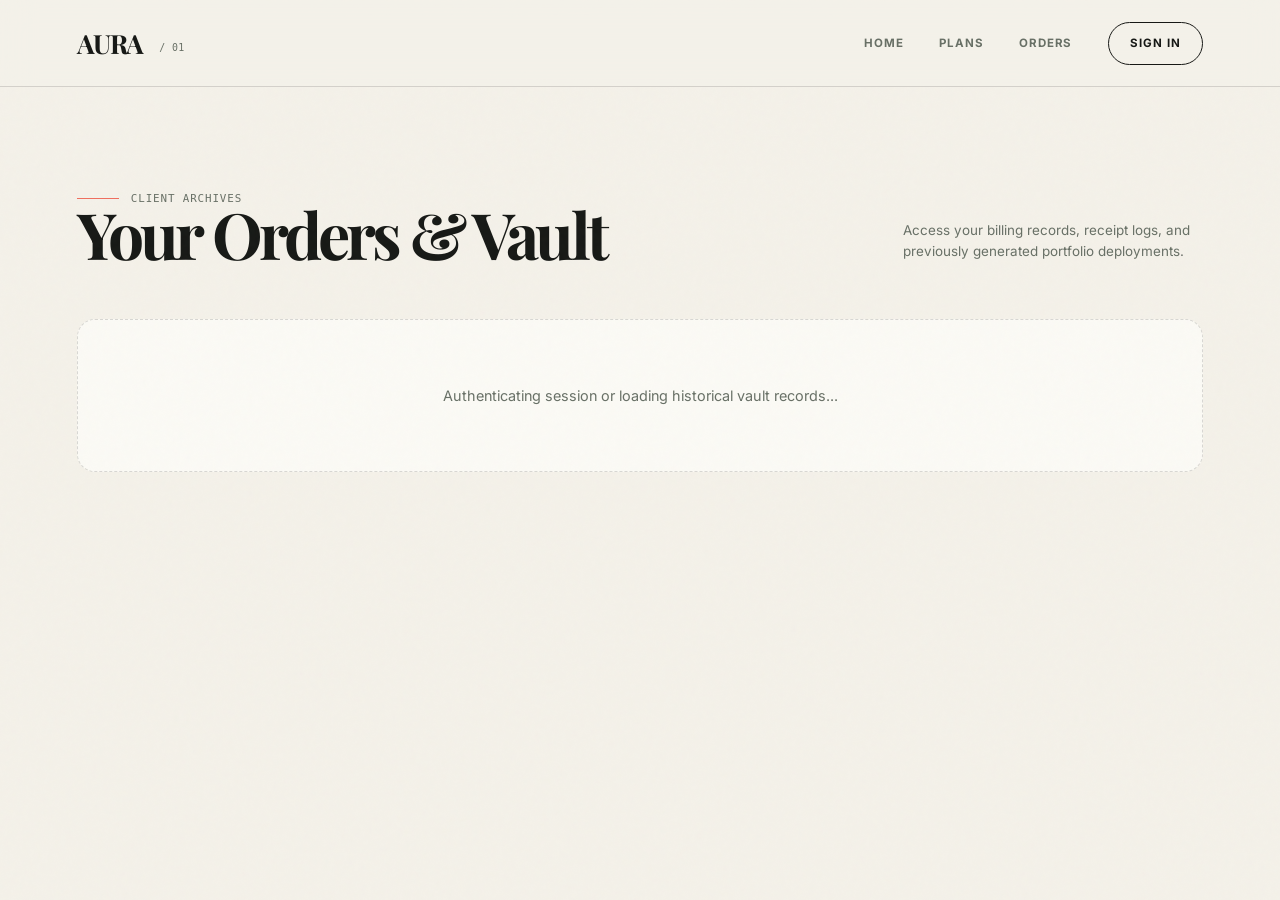
==== orders.html @ 13859003 "Add files via upload" ====
<!DOCTYPE html>
<html lang="en">
<head>
    <meta charset="UTF-8">
    <meta name="viewport" content="width=device-width, initial-scale=1.0">
    <title>AURA / Orders Vault</title>
    <link rel="preconnect" href="https://fonts.googleapis.com">
    <link rel="preconnect" href="https://fonts.gstatic.com" crossorigin>
    <link href="https://fonts.googleapis.com/css2?family=Inter:wght@300;400;500;700&family=Playfair+Display:ital,wght@0,400;0,600;0,700;1,400&display=swap" rel="stylesheet">
    <link rel="stylesheet" href="style.css">
</head>
<body>
    <div id="toast-container"></div>

    <header class="navbar">
        <div class="logo">AURA</div>
        <nav>
            <a href="index.html">Home</a>
            <a href="plans.html">Plans</a>
            <a href="orders.html">Orders</a>
            
            <!-- Auth Container inside Nav -->
            <div id="auth-container" style="position: relative; display: inline-block;">
                <button id="auth-btn" class="btn-outline">Sign In</button>
                
                <div id="profile-menu-trigger" class="hidden" style="cursor: pointer; display: flex; align-items: center; gap: 0.5rem;">
                    <img id="nav-avatar-img" src="" alt="Avatar" style="width: 38px; height: 38px; border-radius: 50%; object-fit: cover; border: 1px solid var(--border-color);">
                </div>

                <!-- Dropdown Menu -->
                <div id="profile-dropdown" class="hidden" style="position: absolute; right: 0; top: 50px; background: var(--bg-primary); border: 1px solid var(--border-color); border-radius: 12px; width: 260px; box-shadow: 0 10px 30px rgba(0,0,0,0.15); padding: 1rem; z-index: 1000; text-align: left;">
                    <div style="display: flex; align-items: center; gap: 0.75rem; margin-bottom: 0.75rem; padding-bottom: 0.75rem; border-bottom: 1px solid var(--border-color);">
                        <img id="dropdown-avatar-preview" src="" alt="Avatar" style="width: 40px; height: 40px; border-radius: 50%; object-fit: cover;">
                        <div style="overflow: hidden;">
                            <p id="dropdown-user-email" style="font-size: 0.8rem; font-weight: 500; margin: 0; white-space: nowrap; overflow: hidden; text-overflow: ellipsis;"></p>
                            <p id="dropdown-user-phone" style="font-size: 0.75rem; color: var(--text-muted, #777); margin: 0;">No phone set</p>
                        </div>
                    </div>
                    <button id="open-profile-modal" style="width: 100%; text-align: left; background: none; border: none; padding: 0.5rem 0.75rem; color: var(--text-main); cursor: pointer; font-size: 0.85rem; border-radius: 6px; margin-bottom: 0.25rem;">Edit Profile</button>
                    <button id="sign-out-btn" style="width: 100%; text-align: left; background: none; border: none; padding: 0.5rem 0.75rem; color: #e74c3c; cursor: pointer; font-size: 0.85rem; border-radius: 6px;">Sign Out</button>
                </div>
            </div>
        </nav>
    </header>

    <section class="orders-section" style="padding-top: 12rem;">
        <div class="orders-header">
            <div>
                <span class="sub-heading">Client Archives</span>
                <h2>Your Orders & Vault</h2>
            </div>
            <p>Access your billing records, receipt logs, and previously generated portfolio deployments.</p>
        </div>

        <div class="orders-container">
            <div id="orders-list" class="orders-grid">
                <div class="order-empty-state">
                    <p>Authenticating session or loading historical vault records...</p>
                </div>
            </div>
        </div>
    </section>

    <!-- Profile Settings Modal -->
    <div id="profile-modal" class="modal hidden">
        <div class="modal-content" style="max-width: 440px; background: var(--bg-primary, #fff); border: 1px solid var(--border-color, #e2e2e2); border-radius: 16px; padding: 2rem; box-shadow: 0 20px 40px rgba(0,0,0,0.1);">
            <div style="display: flex; justify-content: space-between; align-items: center; margin-bottom: 1rem;">
                <h2 style="font-family: 'Playfair Display', serif; font-size: 1.5rem; margin: 0;">Profile Workspace</h2>
                <span class="close" id="close-profile-modal" style="cursor: pointer; font-size: 1.25rem;">&times;</span>
            </div>
            <p style="font-size: 0.85rem; color: #666; margin-bottom: 1.5rem;">Manage your credentials and portfolio identity.</p>
            
            <div class="form-group" style="text-align: center; margin-bottom: 1.5rem; background: rgba(0,0,0,0.02); padding: 1rem; border-radius: 12px; border: 1px dashed var(--border-color, #ccc);">
                <img id="modal-preview-avatar" src="" alt="Avatar Preview" style="width: 80px; height: 80px; border-radius: 50%; object-fit: cover; margin-bottom: 0.75rem; border: 2px solid var(--border-color, #ddd);">
                <input type="file" id="avatar-file-input" accept="image/*" style="display: block; margin: 0 auto; font-size: 0.8rem;">
            </div>

            <div class="form-group" style="margin-bottom: 1rem;">
                <label style="display: block; font-size: 0.75rem; font-weight: 600; text-transform: uppercase; margin-bottom: 0.3rem;">Primary Email (Account)</label>
                <input type="email" id="prof-email" disabled style="width: 100%; padding: 0.6rem; border-radius: 8px; border: 1px solid var(--border-color, #ddd); opacity: 0.7; background: #f5f5f5;">
            </div>
            <div class="form-group" style="margin-bottom: 1rem;">
                <label style="display: block; font-size: 0.75rem; font-weight: 600; text-transform: uppercase; margin-bottom: 0.3rem;">Secondary Email (Portfolio Contact)</label>
                <input type="email" id="prof-sec-email" placeholder="work@domain.com" style="width: 100%; padding: 0.6rem; border-radius: 8px; border: 1px solid var(--border-color, #ddd);">
            </div>
            <div class="form-group" style="margin-bottom: 1.5rem;">
                <label style="display: block; font-size: 0.75rem; font-weight: 600; text-transform: uppercase; margin-bottom: 0.3rem;">Phone Number</label>
                <input type="text" id="prof-phone" placeholder="+20 100 000 0000" style="width: 100%; padding: 0.6rem; border-radius: 8px; border: 1px solid var(--border-color, #ddd);">
            </div>

            <button id="save-profile-btn" class="btn-solid" style="width: 100%; padding: 0.75rem; border-radius: 8px; cursor: pointer;">Save Changes</button>
        </div>
    </div>

    <!-- Auth Modal Container -->
    <div id="auth-modal" class="modal hidden">
        <!-- Add auth modal layout if missing -->
    </div>

    <script src="https://cdn.jsdelivr.net/npm/@supabase/supabase-js@2"></script>
    <script src="app.js"></script>
</body>
</html>
---- style.css ----
/* ==========================================================================
   AURA Editorial Design System & Theme Styles
   ================================================================---------- */

:root {
  --bg-primary: #f4f1e9;
  --bg-secondary: #e7e9df;
  --bg-card: #fbfaf5;
  --accent-warm: #171916;
  --accent-warm-hover: #343a2e;
  --text-main: #171916;
  --text-muted: #687066;
  --border-color: rgba(23, 25, 22, 0.15);
  --radius: 18px;
  --radius-sm: 999px;
  --lime: #d4f23b;
  --coral: #ef6f5f;
  --shadow: 0 24px 70px rgba(30, 34, 25, 0.14);
  --font-heading: "Playfair Display", Georgia, serif;
  --font-body: "Inter", sans-serif;
}

* {
  box-sizing: border-box;
  margin: 0;
  padding: 0;
  scroll-behavior: smooth;
}

body {
  background: var(--bg-primary);
  color: var(--text-main);
  font-family: var(--font-body);
  line-height: 1.6;
  overflow-x: hidden;
}

/* Background grain overlay */
body::before {
  content: "";
  position: fixed;
  inset: 0;
  pointer-events: none;
  opacity: 0.28;
  z-index: 20;
  background-image: url("data:image/svg+xml,%3Csvg viewBox='0 0 180 180' xmlns='http://www.w3.org/2000/svg'%3E%3Cfilter id='n'%3E%3CfeTurbulence type='fractalNoise' baseFrequency='.8' numOctaves='4' stitchTiles='stitch'/%3E%3C/filter%3E%3Crect width='100%25' height='100%25' filter='url(%23n)' opacity='.08'/%3E%3C/svg%3E");
}

h1,
h2,
h3,
.logo {
  font-family: var(--font-heading);
  letter-spacing: -0.06em;
}

/* Toast Container Notifications */
#toast-container {
  position: fixed;
  bottom: 2rem;
  right: 2rem;
  z-index: 9999;
  display: flex;
  flex-direction: column;
  gap: 0.5rem;
}

.toast {
  background: var(--text-main);
  color: var(--bg-primary);
  padding: 0.9rem 1.4rem;
  border-radius: var(--radius);
  font-size: 0.8rem;
  display: flex;
  align-items: center;
  gap: 0.6rem;
  box-shadow: var(--shadow);
  animation: rise 0.3s ease-out;
}
.toast.error {
  background: var(--coral);
  color: #fff;
}

/* Navigation */
.navbar {
  position: fixed;
  top: 0;
  left: 0;
  width: 100%;
  display: flex;
  justify-content: space-between;
  align-items: center;
  padding: 1.35rem 6vw;
  background: rgba(244, 241, 233, 0.76);
  backdrop-filter: blur(16px);
  z-index: 1000;
  border-bottom: 1px solid var(--border-color);
}

.logo {
  color: var(--text-main);
  font-size: 1.65rem;
  font-weight: 700;
  text-decoration: none;
}
.logo::after {
  content: " / 01";
  color: var(--text-muted);
  font: 0.62rem monospace;
  letter-spacing: 0.04em;
  margin-left: 0.65rem;
  vertical-align: middle;
}
.auth-container-wrapper {
    position: relative;
    display: inline-block;
}

.profile-menu-wrap.hidden, .profile-dropdown.hidden {
    display: none !important;
}

.profile-avatar-trigger {
    width: 40px;
    height: 40px;
    border-radius: 50%;
    overflow: hidden;
    cursor: pointer;
    border: 2px solid var(--border-color, #333);
    transition: transform 0.2s ease;
}

.profile-avatar-trigger:hover {
    transform: scale(1.05);
}

.profile-avatar-trigger img {
    width: 100%;
    height: 100%;
    object-fit: cover;
}

.profile-dropdown {
    position: absolute;
    right: 0;
    top: 50px;
    width: 280px;
    background: var(--bg-secondary, #1a1a1a);
    border: 1px solid var(--border-color, #333);
    border-radius: 12px;
    box-shadow: 0 10px 30px rgba(0,0,0,0.5);
    padding: 16px;
    z-index: 1000;
    color: var(--text-main, #fff);
}

.profile-dropdown-header {
    border-bottom: 1px solid var(--border-color, #333);
    padding-bottom: 10px;
    margin-bottom: 12px;
}

.dropdown-email {
    font-size: 0.9rem;
    font-weight: 600;
    word-break: break-all;
    margin: 0;
}

.dropdown-tier-badge {
    font-size: 0.75rem;
    background: rgba(255,255,255,0.1);
    padding: 2px 8px;
    border-radius: 10px;
    display: inline-block;
    margin-top: 4px;
}

.profile-dropdown .form-group {
    margin-bottom: 10px;
}

.profile-dropdown label {
    font-size: 0.8rem;
    opacity: 0.8;
    display: block;
    margin-bottom: 4px;
}
#profile-dropdown button:hover {
    background: rgba(0,0,0,0.05);
}
.hidden {
    display: none !important;
}

.profile-dropdown input {
    width: 100%;
    padding: 6px 10px;
    font-size: 0.85rem;
    background: var(--bg-primary, #111);
    border: 1px solid var(--border-color, #333);
    color: var(--text-main, #fff);
    border-radius: 6px;
}

.navbar nav {
  display: flex;
  align-items: center;
  gap: 2.2rem;
}

.navbar a {
  color: var(--text-muted);
  text-decoration: none;
  font-size: 0.72rem;
  font-weight: 700;
  letter-spacing: 0.08em;
  text-transform: uppercase;
  transition: color 0.3s ease;
}

.navbar a:hover {
  color: var(--text-main);
}

/* Buttons */
.btn-solid,
.btn-outline {
  border-radius: 999px;
  font-size: 0.72rem;
  letter-spacing: 0.08em;
  padding: 0.85rem 1.35rem;
  text-transform: uppercase;
  cursor: pointer;
  transition: transform 0.25s ease, background 0.25s ease, color 0.25s ease, box-shadow 0.25s ease;
  text-decoration: none;
  display: inline-block;
  font-family: var(--font-body);
  font-weight: 700;
}

.btn-solid {
  background: var(--lime);
  color: var(--text-main);
  border: none;
  box-shadow: 0 8px 20px rgba(165, 194, 37, 0.22);
}

.btn-solid:hover {
  background: #a9c51e;
  transform: translateY(-3px);
  box-shadow: 0 12px 25px rgba(165, 194, 37, 0.3);
}

.btn-outline {
  background: transparent;
  color: var(--text-main);
  border: 1px solid var(--text-main);
}

.btn-outline:hover {
  background: var(--text-main);
  color: var(--bg-primary);
}

/* Hero Section */
.hero {
  min-height: 650px;
  display: flex;
  align-items: flex-start;
  justify-content: flex-start;
  text-align: left;
  padding: clamp(10rem, 22vh, 14rem) 6vw 6rem;
  position: relative;
  isolation: isolate;
  overflow: hidden;
  background: radial-gradient(circle at 77% 22%, rgba(212, 242, 59, 0.7), transparent 0 19%),
              linear-gradient(118deg, var(--bg-primary) 0 52%, #d7d9ca 52% 100%);
}

.hero::after {
  content: "A";
  position: absolute;
  right: 2vw;
  bottom: -12vw;
  color: rgba(23, 25, 22, 0.08);
  font: 700 52vw/0.7 var(--font-heading);
  z-index: -1;
}

.hero-content {
  max-width: 920px;
  animation: rise 0.8s both ease-out;
}

.sub-heading {
  display: flex;
  align-items: center;
  gap: 0.75rem;
  color: var(--text-muted);
  font: 0.68rem monospace;
  letter-spacing: 0.08em;
  text-transform: uppercase;
}

.sub-heading::before {
  content: "";
  width: 42px;
  height: 1px;
  background: var(--coral);
}

.hero h1 {
  font-size: clamp(4rem, 9vw, 8.9rem);
  line-height: 0.9;
  max-width: 900px;
  margin: 1.4rem 0 1.6rem;
  font-weight: 600;
}

.hero p {
  color: var(--text-muted);
  font-size: 1.05rem;
  max-width: 500px;
  margin-bottom: 2.1rem;
}

.hero .btn-solid::after {
  content: "  ↗";
  font-size: 1rem;
}

/* Pricing Section */
.pricing-section {
  padding: 9rem 6vw 10rem;
  background: var(--bg-primary);
  min-height: 85vh;
}

.section-title {
  display: grid;
  grid-template-columns: 1fr 1fr;
  align-items: end;
  max-width: 1180px;
  margin: 0 auto 3.5rem;
  text-align: left;
}

.section-title h2 {
  font-size: clamp(3rem, 6vw, 6.2rem);
  line-height: 0.92;
}

.section-title p {
  color: var(--text-muted);
  max-width: 280px;
  justify-self: end;
  font-size: 0.9rem;
}

.pricing-grid {
  display: grid;
  grid-template-columns: repeat(3, 1fr);
  gap: 1.5rem;
  max-width: 1180px;
  margin: 0 auto;
}

.pricing-card {
  background: rgba(251, 250, 245, 0.72);
  border: 1px solid var(--border-color);
  border-radius: var(--radius);
  padding: 2.5rem 2rem;
  display: flex;
  flex-direction: column;
  position: relative;
  min-height: 480px;
  overflow: hidden;
  transition: transform 0.35s ease, background 0.35s ease, box-shadow 0.35s ease;
}

.pricing-card::before {
  content: "";
  position: absolute;
  top: 0;
  left: 0;
  width: 100%;
  height: 5px;
  background: var(--text-main);
  transform: scaleX(0);
  transform-origin: left;
  transition: transform 0.35s ease;
}

.pricing-card:hover {
  background: var(--bg-card);
  border-color: var(--border-color);
  transform: translateY(-8px);
  box-shadow: var(--shadow);
}

.pricing-card:hover::before,
.pricing-card.featured::before {
  transform: scaleX(1);
}

.pricing-card.featured {
  background: var(--text-main);
  border-color: var(--text-main);
  color: var(--bg-primary);
  transform: translateY(-14px);
  box-shadow: var(--shadow);
}

.pricing-card.featured:hover {
  transform: translateY(-20px);
}

.badge {
  position: absolute;
  top: 1.7rem;
  right: 1.7rem;
  background: transparent;
  color: var(--lime);
  font: 0.6rem monospace;
  letter-spacing: 0.1em;
  text-transform: uppercase;
  font-weight: 700;
}

.pricing-card h3 {
  font-size: 1.8rem;
  margin-bottom: 0.8rem;
}

.price {
  font-size: 2.3rem;
  font-weight: 600;
  color: var(--coral);
  font-family: var(--font-heading);
  letter-spacing: -0.05em;
  margin-bottom: 1.2rem;
}

.featured .price {
  color: var(--lime);
}

.pricing-card p {
  color: var(--text-muted);
  font-size: 0.9rem;
  margin-bottom: 1.5rem;
}

.featured p,
.featured li {
  color: rgba(244, 241, 233, 0.7);
}

.pricing-card ul {
  list-style: none;
  margin-bottom: 2rem;
  flex-grow: 1;
}

.pricing-card li {
  margin-bottom: 0.6rem;
  color: var(--text-muted);
  font-size: 0.85rem;
}

.pricing-card li::first-letter {
  color: var(--coral);
}

/* Builder Workspace */
.builder-section {
  padding: 8rem 6vw 10rem;
  background: #dfe2d2;
  border-top: 1px solid var(--border-color);
  min-height: 100vh;
}

.builder-header {
  display: flex;
  justify-content: space-between;
  align-items: end;
  max-width: 1180px;
  margin: 0 auto 2.5rem;
  text-align: left;
}

.builder-header h2 {
  font-size: clamp(2.8rem, 5vw, 5.5rem);
  line-height: 0.9;
}

.builder-header p {
  color: var(--text-muted);
  max-width: 340px;
  font-size: 0.84rem;
}

.templates-selector {
  display: flex;
  justify-content: flex-start;
  gap: 0.8rem;
  max-width: 1180px;
  margin: 0 auto 1.3rem;
}

.template-tab {
  background: transparent;
  border: 1px solid var(--border-color);
  border-radius: 999px;
  color: var(--text-muted);
  padding: 0.7rem 1rem;
  font-size: 0.65rem;
  font-weight: 700;
  letter-spacing: 0.06em;
  text-transform: uppercase;
  cursor: pointer;
  transition: all 0.3s ease;
}

.template-tab.active,
.template-tab:hover {
  background: var(--text-main);
  border-color: var(--text-main);
  color: var(--bg-primary);
}

.builder-container {
  display: grid;
  grid-template-columns: minmax(280px, 0.72fr) minmax(420px, 1.28fr);
  gap: 1.5rem;
  max-width: 1180px;
  margin: 0 auto;
}

.builder-controls {
  background: var(--bg-card);
  padding: 2rem;
  border-radius: var(--radius);
  border: 1px solid var(--border-color);
  max-height: 850px;
  overflow-y: auto;
}

.builder-controls h3 {
  font-size: 1.65rem;
  margin-bottom: 1.2rem;
}

.form-group {
  margin-bottom: 1.2rem;
}

.form-group label {
  display: block;
  margin-bottom: 0.4rem;
  color: var(--text-muted);
  font: 0.66rem monospace;
  text-transform: uppercase;
  letter-spacing: 0.06em;
}

.form-group input,
.form-group textarea,
.form-group select {
  width: 100%;
  padding: 0.8rem 0.9rem;
  background: var(--bg-primary);
  border: 1px solid var(--border-color);
  border-radius: 10px;
  color: var(--text-main);
  font-family: var(--font-body);
  font-size: 0.9rem;
}

.form-group input:focus,
.form-group textarea:focus,
.form-group select:focus {
  outline: 2px solid #a9c51e;
  border-color: transparent;
}

/* Large Upgraded Canvas & macOS Browser Simulator */
.builder-canvas {
  background: #c9cebf;
  border: 1px solid var(--border-color);
  border-radius: var(--radius);
  display: flex;
  align-items: center;
  justify-content: center;
  padding: 1.1rem;
}

.mac-browser {
  width: 100%;
  background: #000;
  border-radius: 12px;
  border: 1px solid #333;
  overflow: hidden;
  box-shadow: 0 25px 50px rgba(20, 25, 18, 0.25);
}

.mac-header {
  background: #20231e;
  padding: 0.6rem 1rem;
  display: flex;
  align-items: center;
  border-bottom: 1px solid #2c2c2c;
}

.mac-dots {
  display: flex;
  gap: 6px;
}

.dot {
  width: 10px;
  height: 10px;
  border-radius: 50%;
}

.dot.red { background: #ff5f56; }
.dot.yellow { background: #ffbd2e; }
.dot.green { background: #27c93f; }

.mac-url-bar {
  margin-left: 1.5rem;
  background: #171a16;
  color: var(--text-muted);
  padding: 0.2rem 1rem;
  border-radius: 4px;
  font: 0.62rem monospace;
  flex-grow: 1;
  text-align: center;
  letter-spacing: 0.05em;
}

/* Template Preview Container inside Canvas */
.template-preview {
  padding: 3rem 4rem;
  display: flex;
  flex-direction: column;
  justify-content: space-between;
  min-height: 600px;
  transition: all 0.3s ease;
}

.preview-nav {
  display: flex;
  justify-content: space-between;
  align-items: center;
  margin-bottom: 1.5rem;
}

.preview-logo {
  font-family: var(--font-heading);
  font-weight: 700;
  font-size: 1.1rem;
}

.preview-nav-links {
  display: flex;
  gap: 1.2rem;
  font-size: 0.8rem;
}

.preview-nav-links a {
  text-decoration: none;
  color: inherit;
  opacity: 0.8;
}

.preview-body {
  text-align: center;
  padding: 1rem 0;
  margin: auto 0;
}

.preview-img-container img {
  width: 90px;
  height: 90px;
  border-radius: 50%;
  object-fit: cover;
  margin: 0 auto 1rem auto;
  border: 2px solid var(--accent-warm);
}

.preview-footer {
  text-align: center;
  font: 0.6rem monospace;
  opacity: 0.6;
  margin-top: 2rem;
}

/* Template Themes */
.template-preview.minimalist {
  background: #fbfaf5;
  color: #1a1a1a;
}
.template-preview.minimalist .preview-logo { color: #1a1a1a; }

.template-preview.editorial {
  background: #171916;
  color: #ffffff;
}
.template-preview.editorial .preview-logo { color: var(--lime); }

.template-preview.warm {
  background: #572f2a;
  color: #f3ece4;
}
.template-preview.warm .preview-logo { color: #ffae7b; }

/* Orders / Vault Section Style */
.orders-section {
  padding: 12rem 6vw 10rem;
  background: var(--bg-primary);
  min-height: 85vh;
}

.orders-header {
  display: flex;
  justify-content: space-between;
  align-items: end;
  max-width: 1180px;
  margin: 0 auto 3.5rem;
  text-align: left;
}

.orders-header h2 {
  font-size: clamp(2.8rem, 5vw, 5.5rem);
  line-height: 0.9;
}

.orders-header p {
  color: var(--text-muted);
  max-width: 300px;
  font-size: 0.84rem;
}

.orders-grid {
  display: grid;
  grid-template-columns: repeat(auto-fill, minmax(320px, 1fr));
  gap: 1.5rem;
  max-width: 1180px;
  margin: 0 auto;
}

.order-card {
  background: rgba(251, 250, 245, 0.72);
  border: 1px solid var(--border-color);
  border-radius: var(--radius);
  padding: 2rem;
  display: flex;
  flex-direction: column;
  justify-content: space-between;
  transition: transform 0.35s ease, box-shadow 0.35s ease;
}

.order-card:hover {
  transform: translateY(-5px);
  box-shadow: var(--shadow);
  background: var(--bg-card);
}

.order-card-header {
  display: flex;
  justify-content: space-between;
  align-items: flex-start;
  margin-bottom: 1.2rem;
}

.order-plan {
  font-family: var(--font-heading);
  font-size: 1.5rem;
  letter-spacing: -0.04em;
}

.order-price {
  color: var(--coral);
  font: 600 1.2rem var(--font-heading);
}

.order-details {
  margin-bottom: 1.5rem;
}

.order-details p {
  color: var(--text-muted);
  font-size: 0.82rem;
  margin-bottom: 0.4rem;
}

.order-date {
  font: 0.62rem monospace;
  color: var(--text-muted);
  text-transform: uppercase;
  letter-spacing: 0.08em;
  border-top: 1px solid var(--border-color);
  padding-top: 1rem;
}

.order-empty-state {
  grid-column: 1 / -1;
  text-align: center;
  padding: 4rem;
  background: var(--bg-card);
  border: 1px dashed var(--border-color);
  border-radius: var(--radius);
  color: var(--text-muted);
  font-size: 0.9rem;
}

/* Modals */
.modal {
  position: fixed;
  top: 0;
  left: 0;
  width: 100%;
  height: 100%;
  background: rgba(23, 25, 22, 0.65);
  backdrop-filter: blur(10px);
  display: flex;
  align-items: center;
  justify-content: center;
  z-index: 2000;
  padding: 1rem;
}

.modal-content {
  background: var(--bg-primary);
  padding: 2.5rem;
  border-radius: var(--radius);
  border: 1px solid var(--border-color);
  width: 100%;
  max-width: 400px;
  position: relative;
  box-shadow: var(--shadow);
}

.modal-content h2 {
  font-size: 2rem;
  margin-bottom: 0.5rem;
}

.pay-notice {
  font-size: 0.85rem;
  color: var(--text-muted);
  margin-bottom: 1.5rem;
}

.close {
  position: absolute;
  top: 1.2rem;
  right: 1.5rem;
  font-size: 1.4rem;
  cursor: pointer;
  color: var(--text-muted);
  transition: color 0.3s ease;
}

.close:hover {
  color: var(--coral);
}

#auth-switch-text {
  margin-top: 1.2rem;
  font-size: 0.85rem;
  color: var(--text-muted);
  text-align: center;
}

#auth-switch-text a {
  color: var(--coral);
  font-weight: 700;
  text-decoration: none;
}

.hidden {
  display: none !important;
}
/* Increase top spacing for sections to prevent header overlapping */
.builder-section, 
.pricing-section, 
.orders-section {
  scroll-margin-top: 6rem;
  position: relative;
  z-index: 2;
}

/* Fix section-title alignment to prevent text clipping */
.section-title,
.builder-header,
.orders-header {
  display: flex;
  justify-content: space-between;
  align-items: flex-end;
  gap: 2rem;
  max-width: 1180px;
  margin: 0 auto 3.5rem;
  text-align: left;
}

@keyframes rise {
  from {
    opacity: 0;
    transform: translateY(22px);
  }
  to {
    opacity: 1;
    transform: translateY(0);
  }
}

/* Responsive Rules */
@media (max-width: 900px) {
  .navbar {
    padding-inline: 5vw;
  }
  .navbar nav {
    gap: 1rem;
  }
  .hero {
    padding-inline: 5vw;
  }
  .hero h1 {
    font-size: clamp(3.8rem, 15vw, 7rem);
  }
  .pricing-section,
  .builder-section,
  .orders-section {
    padding-inline: 5vw;
  }
  .pricing-grid {
    grid-template-columns: 1fr;
    max-width: 520px;
  }
  .pricing-card,
  .pricing-card.featured {
    min-height: auto;
    transform: none;
  }
  .pricing-card.featured:hover {
    transform: translateY(-8px);
  }
  .section-title,
  .builder-header,
  .orders-header {
    display: block;
  }
  .section-title p,
  .builder-header p,
  .orders-header p {
    margin-top: 1.2rem;
    justify-self: auto;
    max-width: 100%;
  }
  .builder-container {
    grid-template-columns: 1fr;
  }
  .builder-canvas {
    order: -1;
  }
}

@media (max-width: 520px) {
  .logo::after {
    display: none;
  }
  .hero {
    min-height: 92vh;
  }
  .templates-selector {
    flex-wrap: wrap;
  }
  .template-tab {
    flex: 1 1 auto;
  }
  .builder-controls,
  .modal-content {
    padding: 1.5rem;
  }
  .template-preview {
    padding: 1.5rem;
  }
}
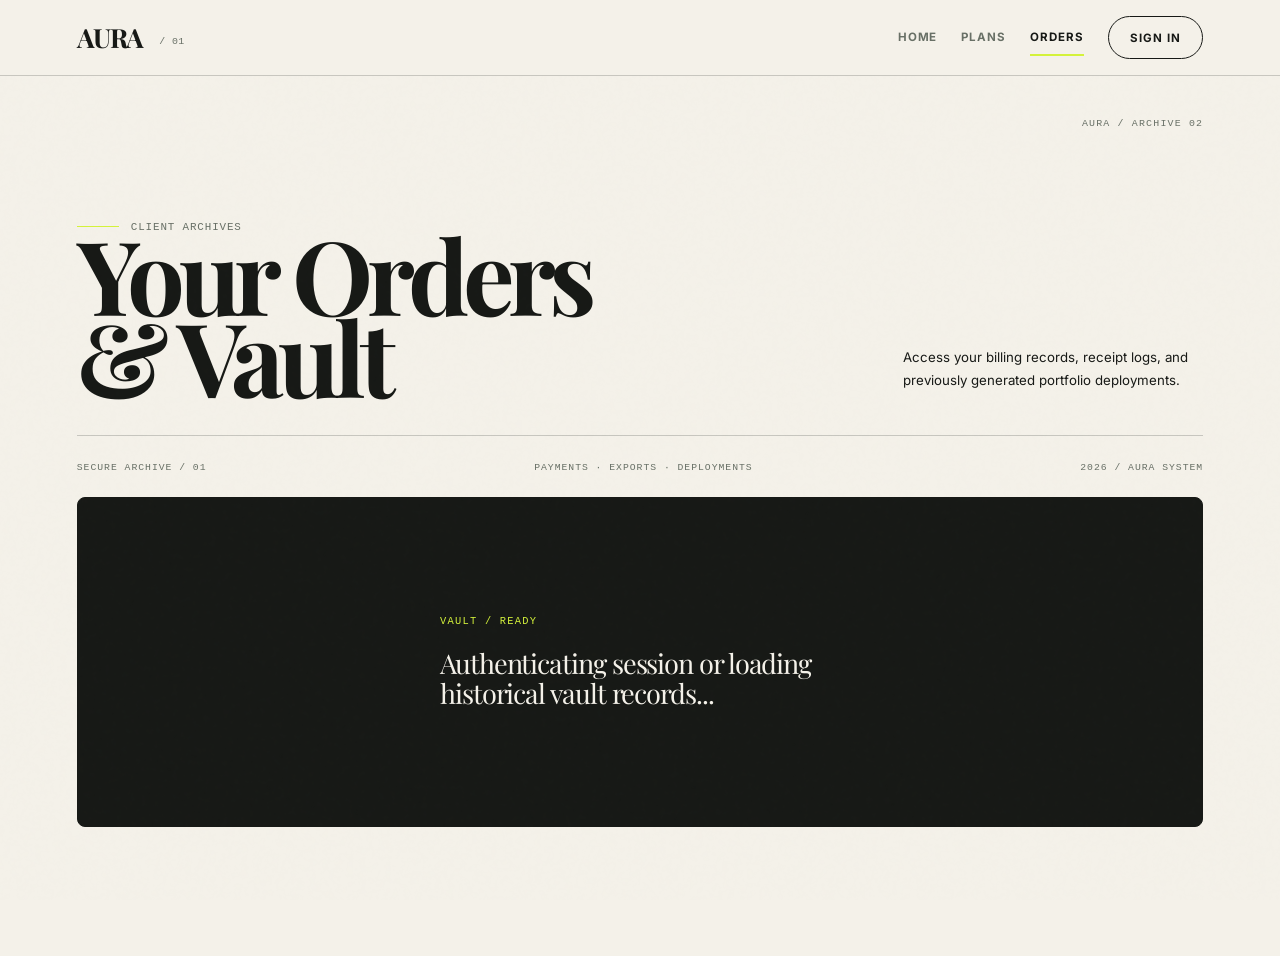
==== commit 953e4c44: "Restore latest project" ====
--- a/orders.html
+++ b/orders.html
@@ -9,7 +9,7 @@
     <link href="https://fonts.googleapis.com/css2?family=Inter:wght@300;400;500;700&family=Playfair+Display:ital,wght@0,400;0,600;0,700;1,400&display=swap" rel="stylesheet">
     <link rel="stylesheet" href="style.css">
 </head>
-<body>
+<body class="orders-page">
     <div id="toast-container"></div>
 
     <header class="navbar">
@@ -50,6 +50,12 @@
                 <h2>Your Orders & Vault</h2>
             </div>
             <p>Access your billing records, receipt logs, and previously generated portfolio deployments.</p>
+        </div>
+
+        <div class="orders-overview" aria-label="Vault overview">
+            <span>SECURE ARCHIVE / 01</span>
+            <span>PAYMENTS · EXPORTS · DEPLOYMENTS</span>
+            <span>2026 / AURA SYSTEM</span>
         </div>
 
         <div class="orders-container">
@@ -94,7 +100,23 @@
 
     <!-- Auth Modal Container -->
     <div id="auth-modal" class="modal hidden">
-        <!-- Add auth modal layout if missing -->
+        <div class="modal-content">
+            <span class="close" id="close-auth">&times;</span>
+            <span class="sub-heading">Vault access</span>
+            <h2 id="auth-title">Sign In</h2>
+            <div class="form-group">
+                <label>Email</label>
+                <input type="email" id="auth-email" placeholder="name@domain.com">
+            </div>
+            <div class="form-group">
+                <label>Password</label>
+                <input type="password" id="auth-password" placeholder="Password">
+            </div>
+            <button id="auth-submit-btn" class="btn-solid" style="width: 100%; margin-top: 1rem;">Continue</button>
+            <p id="auth-switch-text">
+                <a href="#" id="switch-mode-link">Register</a>
+            </p>
+        </div>
     </div>
 
     <script src="https://cdn.jsdelivr.net/npm/@supabase/supabase-js@2"></script>
--- a/style.css
+++ b/style.css
@@ -113,95 +113,96 @@
   vertical-align: middle;
 }
 .auth-container-wrapper {
-    position: relative;
-    display: inline-block;
-}
-
-.profile-menu-wrap.hidden, .profile-dropdown.hidden {
-    display: none !important;
+  position: relative;
+  display: inline-block;
+}
+
+.profile-menu-wrap.hidden,
+.profile-dropdown.hidden {
+  display: none !important;
 }
 
 .profile-avatar-trigger {
-    width: 40px;
-    height: 40px;
-    border-radius: 50%;
-    overflow: hidden;
-    cursor: pointer;
-    border: 2px solid var(--border-color, #333);
-    transition: transform 0.2s ease;
+  width: 40px;
+  height: 40px;
+  border-radius: 50%;
+  overflow: hidden;
+  cursor: pointer;
+  border: 2px solid var(--border-color, #333);
+  transition: transform 0.2s ease;
 }
 
 .profile-avatar-trigger:hover {
-    transform: scale(1.05);
+  transform: scale(1.05);
 }
 
 .profile-avatar-trigger img {
-    width: 100%;
-    height: 100%;
-    object-fit: cover;
+  width: 100%;
+  height: 100%;
+  object-fit: cover;
 }
 
 .profile-dropdown {
-    position: absolute;
-    right: 0;
-    top: 50px;
-    width: 280px;
-    background: var(--bg-secondary, #1a1a1a);
-    border: 1px solid var(--border-color, #333);
-    border-radius: 12px;
-    box-shadow: 0 10px 30px rgba(0,0,0,0.5);
-    padding: 16px;
-    z-index: 1000;
-    color: var(--text-main, #fff);
+  position: absolute;
+  right: 0;
+  top: 50px;
+  width: 280px;
+  background: var(--bg-secondary, #1a1a1a);
+  border: 1px solid var(--border-color, #333);
+  border-radius: 12px;
+  box-shadow: 0 10px 30px rgba(0, 0, 0, 0.5);
+  padding: 16px;
+  z-index: 1000;
+  color: var(--text-main, #fff);
 }
 
 .profile-dropdown-header {
-    border-bottom: 1px solid var(--border-color, #333);
-    padding-bottom: 10px;
-    margin-bottom: 12px;
+  border-bottom: 1px solid var(--border-color, #333);
+  padding-bottom: 10px;
+  margin-bottom: 12px;
 }
 
 .dropdown-email {
-    font-size: 0.9rem;
-    font-weight: 600;
-    word-break: break-all;
-    margin: 0;
+  font-size: 0.9rem;
+  font-weight: 600;
+  word-break: break-all;
+  margin: 0;
 }
 
 .dropdown-tier-badge {
-    font-size: 0.75rem;
-    background: rgba(255,255,255,0.1);
-    padding: 2px 8px;
-    border-radius: 10px;
-    display: inline-block;
-    margin-top: 4px;
+  font-size: 0.75rem;
+  background: rgba(255, 255, 255, 0.1);
+  padding: 2px 8px;
+  border-radius: 10px;
+  display: inline-block;
+  margin-top: 4px;
 }
 
 .profile-dropdown .form-group {
-    margin-bottom: 10px;
+  margin-bottom: 10px;
 }
 
 .profile-dropdown label {
-    font-size: 0.8rem;
-    opacity: 0.8;
-    display: block;
-    margin-bottom: 4px;
+  font-size: 0.8rem;
+  opacity: 0.8;
+  display: block;
+  margin-bottom: 4px;
 }
 #profile-dropdown button:hover {
-    background: rgba(0,0,0,0.05);
+  background: rgba(0, 0, 0, 0.05);
 }
 .hidden {
-    display: none !important;
+  display: none !important;
 }
 
 .profile-dropdown input {
-    width: 100%;
-    padding: 6px 10px;
-    font-size: 0.85rem;
-    background: var(--bg-primary, #111);
-    border: 1px solid var(--border-color, #333);
-    color: var(--text-main, #fff);
-    border-radius: 6px;
+  width: 100%;
+  padding: 6px 10px;
+  font-size: 0.85rem;
+  background: var(--bg-primary, #111);
+  border: 1px solid var(--border-color, #333);
+  color: var(--text-main, #fff);
+  border-radius: 6px;
 }
 
 .navbar nav {
@@ -233,7 +234,11 @@
   padding: 0.85rem 1.35rem;
   text-transform: uppercase;
   cursor: pointer;
-  transition: transform 0.25s ease, background 0.25s ease, color 0.25s ease, box-shadow 0.25s ease;
+  transition:
+    transform 0.25s ease,
+    background 0.25s ease,
+    color 0.25s ease,
+    box-shadow 0.25s ease;
   text-decoration: none;
   display: inline-block;
   font-family: var(--font-body);
@@ -275,8 +280,13 @@
   position: relative;
   isolation: isolate;
   overflow: hidden;
-  background: radial-gradient(circle at 77% 22%, rgba(212, 242, 59, 0.7), transparent 0 19%),
-              linear-gradient(118deg, var(--bg-primary) 0 52%, #d7d9ca 52% 100%);
+  background:
+    radial-gradient(
+      circle at 77% 22%,
+      rgba(212, 242, 59, 0.7),
+      transparent 0 19%
+    ),
+    linear-gradient(118deg, var(--bg-primary) 0 52%, #d7d9ca 52% 100%);
 }
 
 .hero::after {
@@ -377,7 +387,10 @@
   position: relative;
   min-height: 480px;
   overflow: hidden;
-  transition: transform 0.35s ease, background 0.35s ease, box-shadow 0.35s ease;
+  transition:
+    transform 0.35s ease,
+    background 0.35s ease,
+    box-shadow 0.35s ease;
 }
 
 .pricing-card::before {
@@ -625,9 +638,15 @@
   border-radius: 50%;
 }
 
-.dot.red { background: #ff5f56; }
-.dot.yellow { background: #ffbd2e; }
-.dot.green { background: #27c93f; }
+.dot.red {
+  background: #ff5f56;
+}
+.dot.yellow {
+  background: #ffbd2e;
+}
+.dot.green {
+  background: #27c93f;
+}
 
 .mac-url-bar {
   margin-left: 1.5rem;
@@ -703,19 +722,25 @@
   background: #fbfaf5;
   color: #1a1a1a;
 }
-.template-preview.minimalist .preview-logo { color: #1a1a1a; }
+.template-preview.minimalist .preview-logo {
+  color: #1a1a1a;
+}
 
 .template-preview.editorial {
   background: #171916;
   color: #ffffff;
 }
-.template-preview.editorial .preview-logo { color: var(--lime); }
+.template-preview.editorial .preview-logo {
+  color: var(--lime);
+}
 
 .template-preview.warm {
   background: #572f2a;
   color: #f3ece4;
 }
-.template-preview.warm .preview-logo { color: #ffae7b; }
+.template-preview.warm .preview-logo {
+  color: #ffae7b;
+}
 
 /* Orders / Vault Section Style */
 .orders-section {
@@ -760,7 +785,9 @@
   display: flex;
   flex-direction: column;
   justify-content: space-between;
-  transition: transform 0.35s ease, box-shadow 0.35s ease;
+  transition:
+    transform 0.35s ease,
+    box-shadow 0.35s ease;
 }
 
 .order-card:hover {
@@ -886,8 +913,8 @@
   display: none !important;
 }
 /* Increase top spacing for sections to prevent header overlapping */
-.builder-section, 
-.pricing-section, 
+.builder-section,
+.pricing-section,
 .orders-section {
   scroll-margin-top: 6rem;
   position: relative;
@@ -923,9 +950,6 @@
   .navbar {
     padding-inline: 5vw;
   }
-  .navbar nav {
-    gap: 1rem;
-  }
   .hero {
     padding-inline: 5vw;
   }
@@ -989,4 +1013,1187 @@
   .template-preview {
     padding: 1.5rem;
   }
-}+}
+
+/* Orders vault surface. */
+.orders-page {
+  --orders-line: rgba(23, 25, 22, 0.2);
+  --coral: var(--lime);
+  background-color: var(--bg-primary);
+}
+
+.orders-page::before {
+  opacity: 0.14;
+}
+
+.orders-page .navbar {
+  padding: 1rem 6vw;
+  background: rgba(244, 241, 233, 0.9);
+  border-bottom-color: var(--orders-line);
+}
+
+.orders-page .navbar nav {
+  gap: 1.5rem;
+}
+
+.orders-page .navbar a[href="orders.html"] {
+  position: relative;
+  color: var(--text-main);
+}
+
+.orders-page .navbar a[href="orders.html"]::after {
+  content: "";
+  position: absolute;
+  right: 0;
+  bottom: -0.55rem;
+  left: 0;
+  height: 2px;
+  background: var(--lime);
+}
+
+.orders-page .orders-section {
+  position: relative;
+  padding: 9.2rem 6vw 8rem;
+  min-height: auto;
+  background: transparent;
+}
+
+.orders-page .orders-section::before {
+  content: "AURA / ARCHIVE 02";
+  position: absolute;
+  top: 7.4rem;
+  right: 6vw;
+  color: var(--text-muted);
+  font: 0.62rem monospace;
+  letter-spacing: 0.12em;
+}
+
+.orders-page .orders-header {
+  max-width: 1240px;
+  margin-bottom: 1.6rem;
+  padding: 1.8rem 0 2.4rem;
+  border-bottom: 1px solid var(--orders-line);
+}
+
+.orders-page .orders-header h2 {
+  max-width: 9ch;
+  font-size: clamp(4rem, 8vw, 8rem);
+  line-height: 0.8;
+}
+
+.orders-page .orders-header p {
+  max-width: 300px;
+  padding-bottom: 0.25rem;
+  color: var(--text-main);
+  font-size: 0.83rem;
+  line-height: 1.75;
+}
+
+.orders-page .sub-heading::before {
+  background: var(--lime);
+}
+
+.orders-overview {
+  display: flex;
+  justify-content: space-between;
+  gap: 1rem;
+  max-width: 1240px;
+  margin: 0 auto 1.5rem;
+  color: var(--text-muted);
+  font: 0.61rem monospace;
+  letter-spacing: 0.1em;
+}
+
+.orders-page .orders-grid {
+  grid-template-columns: repeat(2, minmax(0, 1fr));
+  gap: 1rem;
+  max-width: 1240px;
+}
+
+.orders-page .order-card,
+.orders-page .order-empty-state {
+  border-radius: 8px;
+}
+
+.orders-page .order-card {
+  position: relative;
+  min-height: 280px;
+  padding: 1.7rem;
+  border-color: var(--orders-line);
+  background: rgba(251, 250, 245, 0.9);
+  box-shadow: none;
+  transition:
+    transform 0.4s cubic-bezier(0.22, 1, 0.36, 1),
+    border-color 0.3s ease,
+    box-shadow 0.4s ease;
+}
+
+.orders-page .order-card::before {
+  content: "ORDER / 0" counter(order-card);
+  display: block;
+  margin-bottom: 2.4rem;
+  color: var(--text-muted);
+  font: 0.61rem monospace;
+  letter-spacing: 0.12em;
+}
+
+.orders-page .orders-grid {
+  counter-reset: order-card;
+}
+
+.orders-page .order-card {
+  counter-increment: order-card;
+}
+
+.orders-page .order-card:hover {
+  transform: translateY(-5px);
+  border-color: var(--text-main);
+  box-shadow: 0 22px 48px rgba(23, 25, 22, 0.11);
+}
+
+.orders-page .order-card-header {
+  align-items: baseline;
+  margin-bottom: 1.4rem;
+  padding-bottom: 1rem;
+  border-bottom: 1px solid var(--border-color);
+}
+
+.orders-page .order-plan {
+  font-size: 2rem;
+  line-height: 0.9;
+}
+
+.orders-page .order-price {
+  color: var(--text-main);
+  font-size: 1.3rem;
+}
+
+.orders-page .order-details p {
+  color: var(--text-muted);
+}
+
+.orders-page .order-details strong {
+  color: var(--text-main);
+  font-weight: 600;
+}
+
+.orders-page .order-date {
+  color: var(--text-main);
+  border-color: var(--border-color);
+}
+
+.orders-page .order-empty-state {
+  display: grid;
+  min-height: 330px;
+  place-content: center;
+  gap: 1.4rem;
+  padding: 3rem;
+  background: var(--text-main);
+  border: 1px solid var(--text-main);
+  color: var(--bg-primary);
+  text-align: left;
+}
+
+.orders-page .order-empty-state::before {
+  content: "VAULT / READY";
+  color: var(--lime);
+  font: 0.65rem monospace;
+  letter-spacing: 0.12em;
+}
+
+.orders-page .order-empty-state p {
+  max-width: 25ch;
+  font: 1.7rem/1.08 var(--font-heading);
+  letter-spacing: -0.04em;
+}
+
+@media (max-width: 900px) {
+  .orders-page .orders-section {
+    padding-top: 8rem;
+  }
+
+  .orders-page .orders-section::before {
+    top: 6.5rem;
+    right: 5vw;
+  }
+}
+
+@media (max-width: 700px) {
+  .orders-page .orders-grid {
+    grid-template-columns: 1fr;
+  }
+}
+
+@media (max-width: 520px) {
+  .orders-page .navbar {
+    padding: 0.9rem 4vw;
+  }
+
+  .orders-page .logo {
+    font-size: 1.3rem;
+  }
+
+  .orders-page .navbar nav {
+    gap: 0.55rem;
+  }
+
+  .orders-page .navbar nav a {
+    font-size: 0.58rem;
+    letter-spacing: 0.04em;
+    white-space: nowrap;
+  }
+
+  .orders-page #auth-btn {
+    padding: 0.72rem 0.8rem;
+    font-size: 0.58rem;
+  }
+
+  .orders-page .orders-section {
+    padding-top: 7.3rem;
+  }
+
+  .orders-page .orders-section::before {
+    display: none;
+  }
+
+  .orders-page .orders-header {
+    display: block;
+    margin-bottom: 1.5rem;
+    padding-top: 1rem;
+  }
+
+  .orders-page .orders-header h2 {
+    max-width: 8ch;
+    font-size: clamp(3.6rem, 17vw, 5.4rem);
+  }
+
+  .orders-page .orders-header p {
+    margin-top: 1.4rem;
+  }
+
+  .orders-overview {
+    display: grid;
+    grid-template-columns: 1fr 1fr;
+    line-height: 1.5;
+  }
+
+  .orders-overview span:last-child {
+    grid-column: 1 / -1;
+  }
+}
+
+/* Flagship Plans surface. Scoped to preserve the shared builder and auth UI. */
+.plans-page {
+  --plans-line: rgba(23, 25, 22, 0.2);
+  background-color: var(--bg-primary);
+}
+
+.checkout-is-loading {
+  overflow: hidden;
+}
+
+.checkout-loading {
+  position: fixed;
+  inset: 0;
+  z-index: 3000;
+  display: grid;
+  place-items: center;
+  padding: 1.25rem;
+  background: rgba(23, 25, 22, 0.93);
+  color: var(--bg-primary);
+  animation: checkout-fade-in 0.35s ease both;
+}
+
+.checkout-loading-panel {
+  width: min(100%, 620px);
+  padding: clamp(1.5rem, 5vw, 3.5rem);
+  border: 1px solid rgba(244, 241, 233, 0.22);
+  background:
+    linear-gradient(135deg, rgba(212, 242, 59, 0.08), transparent 42%),
+    rgba(23, 25, 22, 0.72);
+  box-shadow: 0 30px 100px rgba(0, 0, 0, 0.3);
+  animation: checkout-panel-in 0.6s 0.08s both cubic-bezier(0.22, 1, 0.36, 1);
+}
+
+.checkout-loading-topline {
+  display: flex;
+  justify-content: space-between;
+  gap: 1rem;
+  color: rgba(244, 241, 233, 0.58);
+  font: 0.62rem monospace;
+  letter-spacing: 0.12em;
+}
+
+.checkout-signal {
+  position: relative;
+  width: 108px;
+  height: 108px;
+  margin: clamp(3rem, 9vw, 5rem) auto 2.5rem;
+}
+
+.checkout-signal-core,
+.checkout-signal-ring {
+  position: absolute;
+  inset: 50%;
+  display: block;
+  border-radius: 50%;
+  transform: translate(-50%, -50%);
+}
+
+.checkout-signal-core {
+  width: 22px;
+  height: 22px;
+  background: var(--lime);
+  box-shadow:
+    0 0 0 8px rgba(212, 242, 59, 0.1),
+    0 0 34px rgba(212, 242, 59, 0.5);
+  animation: checkout-pulse 1.8s ease-in-out infinite;
+}
+
+.checkout-signal-ring {
+  border: 1px solid rgba(212, 242, 59, 0.6);
+}
+
+.checkout-signal-ring-one {
+  width: 62px;
+  height: 62px;
+  animation: checkout-ring 2.2s 0.1s ease-out infinite;
+}
+
+.checkout-signal-ring-two {
+  width: 108px;
+  height: 108px;
+  border-color: rgba(212, 242, 59, 0.24);
+  animation: checkout-ring 2.2s 0.65s ease-out infinite;
+}
+
+.checkout-loading-kicker {
+  margin-bottom: 0.7rem;
+  color: var(--lime);
+  font: 0.65rem monospace;
+  letter-spacing: 0.12em;
+  text-transform: uppercase;
+}
+
+.checkout-loading h2 {
+  max-width: 12ch;
+  margin-bottom: 1rem;
+  color: var(--bg-primary);
+  font-size: clamp(2.5rem, 7vw, 5.2rem);
+  line-height: 0.88;
+}
+
+.checkout-loading-message {
+  max-width: 38ch;
+  color: rgba(244, 241, 233, 0.7);
+  font-size: 0.9rem;
+}
+
+.checkout-loading-progress {
+  height: 2px;
+  margin-top: 2.5rem;
+  overflow: hidden;
+  background: rgba(244, 241, 233, 0.16);
+}
+
+.checkout-loading-progress span {
+  display: block;
+  width: 45%;
+  height: 100%;
+  background: var(--lime);
+  animation: checkout-progress 1.8s ease-in-out infinite;
+}
+
+.checkout-loading-note {
+  margin-top: 1rem;
+  color: rgba(244, 241, 233, 0.42);
+  font-size: 0.7rem;
+}
+
+@keyframes checkout-fade-in {
+  from {
+    opacity: 0;
+  }
+  to {
+    opacity: 1;
+  }
+}
+
+@keyframes checkout-panel-in {
+  from {
+    opacity: 0;
+    transform: translateY(16px) scale(0.98);
+  }
+  to {
+    opacity: 1;
+    transform: translateY(0) scale(1);
+  }
+}
+
+@keyframes checkout-pulse {
+  0%,
+  100% {
+    transform: translate(-50%, -50%) scale(0.9);
+  }
+  50% {
+    transform: translate(-50%, -50%) scale(1.12);
+  }
+}
+
+@keyframes checkout-ring {
+  0% {
+    opacity: 0.8;
+    transform: translate(-50%, -50%) scale(0.7);
+  }
+  100% {
+    opacity: 0;
+    transform: translate(-50%, -50%) scale(1.1);
+  }
+}
+
+@keyframes checkout-progress {
+  0% {
+    transform: translateX(-115%);
+  }
+  50% {
+    transform: translateX(120%);
+  }
+  100% {
+    transform: translateX(260%);
+  }
+}
+
+@media (prefers-reduced-motion: reduce) {
+  .checkout-loading,
+  .checkout-loading-panel,
+  .checkout-signal-core,
+  .checkout-signal-ring,
+  .checkout-loading-progress span {
+    animation: none;
+  }
+}
+
+@media (max-width: 520px) {
+  .checkout-loading-panel {
+    min-height: 80vh;
+    display: flex;
+    flex-direction: column;
+    justify-content: center;
+  }
+
+  .checkout-signal {
+    margin-top: 3.5rem;
+  }
+}
+
+.plans-page::before {
+  opacity: 0.14;
+}
+
+.plans-page .navbar {
+  padding: 1rem 6vw;
+  background: rgba(244, 241, 233, 0.9);
+  border-bottom-color: var(--plans-line);
+}
+
+.plans-page .navbar nav {
+  gap: 1.5rem;
+}
+
+.plans-page .navbar a[href="plans.html"] {
+  color: var(--text-main);
+  position: relative;
+}
+
+.plans-page .navbar a[href="plans.html"]::after {
+  content: "";
+  position: absolute;
+  left: 0;
+  right: 0;
+  bottom: -0.55rem;
+  height: 2px;
+  background: var(--lime);
+}
+
+.plans-page .pricing-section {
+  position: relative;
+  padding: 9.2rem 6vw 8rem;
+  min-height: auto;
+  background: transparent;
+}
+
+.plans-page .pricing-section::before {
+  content: "AURA / WORKSPACE 01";
+  position: absolute;
+  top: 7.4rem;
+  right: 6vw;
+  color: var(--text-muted);
+  font: 0.62rem monospace;
+  letter-spacing: 0.12em;
+}
+
+.plans-page .section-title {
+  display: grid;
+  grid-template-columns: minmax(0, 1.3fr) minmax(220px, 0.7fr);
+  align-items: end;
+  max-width: 1240px;
+  margin-bottom: 3.5rem;
+  padding: 1.8rem 0 2.4rem;
+  border-bottom: 1px solid var(--plans-line);
+}
+
+.plans-page .section-title h2 {
+  max-width: 9ch;
+  font-size: clamp(4rem, 8vw, 8rem);
+  line-height: 0.8;
+}
+
+.plans-page .section-title p {
+  max-width: 300px;
+  padding-bottom: 0.25rem;
+  color: var(--text-main);
+  font-size: 0.83rem;
+  line-height: 1.75;
+}
+
+.plans-page .sub-heading::before {
+  background: var(--lime);
+}
+
+.plans-page .pricing-grid {
+  grid-template-columns: repeat(3, minmax(0, 1fr));
+  gap: 1rem;
+  max-width: 1240px;
+}
+
+.plans-page .pricing-card {
+  min-height: 440px;
+  padding: 1.7rem 1.7rem 1.5rem;
+  border-radius: 8px;
+  border-color: var(--plans-line);
+  background: rgba(251, 250, 245, 0.88);
+  box-shadow: none;
+  transition:
+    transform 0.4s cubic-bezier(0.22, 1, 0.36, 1),
+    background 0.3s ease,
+    border-color 0.3s ease,
+    box-shadow 0.4s ease;
+}
+
+.plans-page .pricing-card:hover {
+  background: var(--bg-card);
+  border-color: var(--text-main);
+  box-shadow: 0 18px 42px rgba(23, 25, 22, 0.1);
+}
+
+.plans-page .pricing-card::before {
+  height: 4px;
+  background: var(--lime);
+}
+
+.plans-page .plan-index {
+  display: block;
+  color: var(--text-muted);
+  font: 0.61rem monospace;
+  letter-spacing: 0.12em;
+}
+
+.plans-page .pricing-card h3 {
+  max-width: 7ch;
+  margin-top: 3.5rem;
+  font-size: 2.35rem;
+  line-height: 0.9;
+}
+
+.plans-page .pricing-card .price {
+  margin-top: 0.5rem;
+  color: var(--text-main);
+  font-size: 2.65rem;
+}
+
+.plans-page .pricing-card p {
+  max-width: 28ch;
+  min-height: 4.8rem;
+  color: var(--text-muted);
+}
+
+.plans-page .pricing-card ul {
+  border-top: 1px solid var(--border-color);
+  padding-top: 1.15rem;
+}
+
+.plans-page .pricing-card li {
+  display: flex;
+  align-items: baseline;
+  gap: 0.55rem;
+}
+
+.plans-page .pricing-card li::before {
+  content: "↗";
+  color: var(--text-main);
+  font-size: 0.72rem;
+}
+
+.plans-page .pricing-card .btn-outline,
+.plans-page .pricing-card .btn-solid {
+  width: 100%;
+  border-radius: 5px;
+  text-align: center;
+}
+
+.plans-page .pricing-card.featured {
+  transform: translateY(-12px);
+  background: var(--text-main);
+  border-color: var(--text-main);
+  box-shadow: 0 26px 60px rgba(23, 25, 22, 0.2);
+}
+
+.plans-page .pricing-card.featured:hover {
+  transform: translateY(-18px);
+  box-shadow: 0 32px 70px rgba(23, 25, 22, 0.25);
+}
+
+.plans-page .pricing-card.featured .plan-index,
+.plans-page .pricing-card.featured h3 {
+  color: var(--bg-primary);
+}
+
+.plans-page .pricing-card.featured .price {
+  color: var(--lime);
+}
+
+.plans-page .pricing-card.featured p,
+.plans-page .pricing-card.featured li {
+  color: rgba(244, 241, 233, 0.7);
+}
+
+.plans-page .pricing-card.featured li::before {
+  color: var(--lime);
+}
+
+.plans-page .pricing-card.featured ul {
+  border-color: rgba(244, 241, 233, 0.2);
+}
+
+.plans-page .badge {
+  top: 1.7rem;
+  right: 1.7rem;
+  color: var(--lime);
+}
+
+.plans-page .enterprise-card {
+  background: rgba(231, 233, 223, 0.94);
+  border-color: rgba(23, 25, 22, 0.38);
+}
+
+.plans-page .enterprise-card:hover {
+  background: var(--bg-card);
+}
+
+.plans-page .enterprise-card .price {
+  color: var(--text-main);
+}
+
+.plans-page .enterprise-card .btn-outline {
+  background: var(--lime);
+  border-color: var(--text-main);
+}
+
+@media (max-width: 900px) {
+  .plans-page .pricing-section {
+    padding-top: 8rem;
+  }
+
+  .plans-page .pricing-section::before {
+    top: 6.5rem;
+    right: 5vw;
+  }
+
+  .plans-page .section-title {
+    display: grid;
+  }
+}
+
+@media (max-width: 700px) {
+  .plans-page .pricing-grid {
+    grid-template-columns: 1fr;
+    max-width: 520px;
+  }
+
+  .plans-page .pricing-card,
+  .plans-page .pricing-card.featured {
+    min-height: 390px;
+    transform: none;
+  }
+
+  .plans-page .pricing-card.featured:hover {
+    transform: translateY(-6px);
+  }
+}
+
+@media (max-width: 520px) {
+  .plans-page .navbar {
+    padding: 0.9rem 4vw;
+  }
+
+  .plans-page .logo {
+    font-size: 1.3rem;
+  }
+
+  .plans-page .navbar nav {
+    gap: 0.55rem;
+  }
+
+  .plans-page .navbar nav a {
+    font-size: 0.58rem;
+    letter-spacing: 0.04em;
+    white-space: nowrap;
+  }
+
+  .plans-page #auth-btn {
+    padding: 0.72rem 0.8rem;
+    font-size: 0.58rem;
+  }
+
+  .plans-page .pricing-section {
+    padding-top: 7.3rem;
+  }
+
+  .plans-page .pricing-section::before {
+    display: none;
+  }
+
+  .plans-page .section-title {
+    display: block;
+    margin-bottom: 2rem;
+    padding-top: 1rem;
+  }
+
+  .plans-page .section-title h2 {
+    max-width: 8ch;
+    font-size: clamp(3.6rem, 17vw, 5.4rem);
+  }
+
+  .plans-page .section-title p {
+    margin-top: 1.4rem;
+  }
+}
+
+@media (max-width: 520px) {
+  .checkout-loading-panel {
+    max-height: calc(100vh - 2rem);
+    overflow-y: auto;
+    padding: 1.25rem;
+  }
+
+  .checkout-signal {
+    width: 76px;
+    height: 76px;
+    margin: 2rem auto 1.7rem;
+  }
+
+  .checkout-signal-ring-two {
+    width: 76px;
+    height: 76px;
+  }
+
+  .checkout-signal-ring-one {
+    width: 46px;
+    height: 46px;
+  }
+
+  .checkout-loading h2 {
+    font-size: 2.65rem;
+  }
+
+  .checkout-loading-progress {
+    margin-top: 1.7rem;
+  }
+}
+
+/* Full-bleed checkout handoff: editorial structure replaces the circular loader. */
+.checkout-loading {
+  display: block;
+  padding: 0;
+  background: var(--text-main);
+  background-image:
+    linear-gradient(rgba(244, 241, 233, 0.055) 1px, transparent 1px),
+    linear-gradient(90deg, rgba(244, 241, 233, 0.055) 1px, transparent 1px);
+  background-size: 84px 84px;
+}
+
+.checkout-loading-panel {
+  width: 100%;
+  height: 100%;
+  min-height: 100dvh;
+  display: flex;
+  flex-direction: column;
+  justify-content: space-between;
+  padding: clamp(1.4rem, 4vw, 3rem) 6vw;
+  border: 0;
+  background: transparent;
+  box-shadow: none;
+}
+
+.checkout-loading-topline {
+  padding-bottom: 1.2rem;
+  border-bottom: 1px solid rgba(244, 241, 233, 0.22);
+}
+
+.checkout-loading-layout {
+  display: grid;
+  grid-template-columns: minmax(0, 1.1fr) minmax(280px, 0.9fr);
+  align-items: center;
+  gap: clamp(3rem, 10vw, 10rem);
+  width: min(100%, 1240px);
+  margin: auto;
+}
+
+.checkout-loading-intro {
+  animation: checkout-intro-in 0.65s 0.08s both cubic-bezier(0.22, 1, 0.36, 1);
+}
+
+.checkout-loading h2 {
+  max-width: 8ch;
+  margin-bottom: 1.25rem;
+  font-size: clamp(4rem, 8vw, 8rem);
+  line-height: 0.8;
+}
+
+.checkout-loading-message {
+  max-width: 38ch;
+  font-size: 0.95rem;
+}
+
+.checkout-loading-rail {
+  position: relative;
+  display: grid;
+  gap: 0;
+  padding: 0.5rem 0;
+  animation: checkout-rail-in 0.7s 0.2s both cubic-bezier(0.22, 1, 0.36, 1);
+}
+
+.checkout-planet {
+  position: relative;
+  width: clamp(150px, 16vw, 220px);
+  height: clamp(150px, 16vw, 220px);
+  margin: 0 auto clamp(3.5rem, 7vw, 5.5rem);
+  perspective: 700px;
+  animation: checkout-planet-drift 6s ease-in-out infinite;
+}
+
+.checkout-planet::after {
+  content: "";
+  position: absolute;
+  top: 8%;
+  left: 8%;
+  z-index: 6;
+  width: 7px;
+  height: 7px;
+  border: 1px solid var(--lime);
+  border-radius: 50%;
+  box-shadow: 0 0 12px rgba(212, 242, 59, 0.8);
+  animation: checkout-satellite-orbit 5s linear infinite;
+}
+
+.checkout-planet-body,
+.checkout-planet-atmosphere,
+.checkout-planet-ring {
+  position: absolute;
+  display: block;
+}
+
+.checkout-planet-body {
+  inset: 17%;
+  z-index: 2;
+  overflow: hidden;
+  border: 1px solid rgba(244, 241, 233, 0.5);
+  border-radius: 50%;
+  background:
+    radial-gradient(
+      circle at 32% 27%,
+      rgba(244, 241, 233, 0.9) 0 1%,
+      transparent 2%
+    ),
+    radial-gradient(
+      circle at 67% 62%,
+      rgba(212, 242, 59, 0.22) 0 9%,
+      transparent 10%
+    ),
+    radial-gradient(
+      circle at 34% 72%,
+      rgba(244, 241, 233, 0.18) 0 5%,
+      transparent 6%
+    ),
+    radial-gradient(circle at 38% 32%, #343a2e, #171916 64%);
+  box-shadow:
+    inset -18px -10px 28px rgba(0, 0, 0, 0.48),
+    0 0 34px rgba(212, 242, 59, 0.14);
+  animation: checkout-planet-turn 10s linear infinite;
+}
+
+.checkout-planet-body::before,
+.checkout-planet-body::after {
+  content: "";
+  position: absolute;
+  left: -12%;
+  width: 124%;
+  height: 18%;
+  border: 1px solid rgba(212, 242, 59, 0.2);
+  border-left-color: transparent;
+  border-right-color: transparent;
+  border-radius: 50%;
+  transform: rotate(-12deg);
+}
+
+.checkout-planet-body::before {
+  top: 29%;
+}
+
+.checkout-planet-body::after {
+  top: 59%;
+  opacity: 0.65;
+  transform: rotate(9deg);
+}
+
+.checkout-planet-atmosphere {
+  inset: 11%;
+  z-index: 1;
+  border: 1px solid rgba(212, 242, 59, 0.5);
+  border-radius: 50%;
+  box-shadow:
+    0 0 24px rgba(212, 242, 59, 0.16),
+    inset 0 0 14px rgba(212, 242, 59, 0.18);
+  animation: checkout-atmosphere 4s ease-in-out infinite;
+}
+
+.checkout-planet-ring {
+  inset: 35% -13%;
+  z-index: 3;
+  border: 1px solid rgba(244, 241, 233, 0.8);
+  border-radius: 50%;
+  transform: rotate(-22deg) rotateX(68deg);
+  transform-style: preserve-3d;
+}
+
+.checkout-planet-ring-back {
+  z-index: 1;
+  border-color: rgba(212, 242, 59, 0.6);
+  animation: checkout-ring-orbit 5s linear infinite;
+}
+
+.checkout-planet-ring-front {
+  z-index: 4;
+  border-color: rgba(244, 241, 233, 0.9);
+  clip-path: inset(50% 0 0 0);
+  animation: checkout-ring-orbit 5s linear infinite reverse;
+}
+
+.checkout-loading-rail-line {
+  position: absolute;
+  top: 0.95rem;
+  right: 0;
+  left: 0;
+  height: 1px;
+  overflow: hidden;
+  background: rgba(244, 241, 233, 0.22);
+}
+
+.checkout-loading-rail-line span {
+  display: block;
+  width: var(--checkout-progress, 33%);
+  height: 100%;
+  background: var(--lime);
+  animation: checkout-rail-progress 2.4s ease-in-out infinite;
+}
+
+.checkout-loading-step {
+  position: relative;
+  display: flex;
+  justify-content: space-between;
+  align-items: flex-start;
+  padding-top: 2rem;
+  color: rgba(244, 241, 233, 0.45);
+  font: 0.68rem monospace;
+  letter-spacing: 0.08em;
+  text-transform: uppercase;
+}
+
+.checkout-loading-step b {
+  display: grid;
+  place-items: center;
+  width: 1.9rem;
+  height: 1.9rem;
+  border: 1px solid rgba(244, 241, 233, 0.28);
+  border-radius: 50%;
+  background: var(--text-main);
+  color: rgba(244, 241, 233, 0.65);
+  font-weight: 400;
+}
+
+.checkout-loading-step.is-active {
+  color: var(--lime);
+}
+
+.checkout-loading-step.is-active b {
+  border-color: var(--lime);
+  background: var(--lime);
+  color: var(--text-main);
+}
+
+.checkout-loading-footer {
+  display: flex;
+  justify-content: space-between;
+  gap: 1rem;
+  padding-top: 1.2rem;
+  border-top: 1px solid rgba(244, 241, 233, 0.22);
+  color: rgba(244, 241, 233, 0.42);
+  font: 0.62rem monospace;
+  letter-spacing: 0.1em;
+  text-transform: uppercase;
+}
+
+.checkout-loading-footer .checkout-loading-note {
+  margin: 0;
+  color: inherit;
+  font: inherit;
+  text-transform: none;
+  letter-spacing: 0;
+}
+
+@keyframes checkout-intro-in {
+  from {
+    opacity: 0;
+    transform: translateY(18px);
+  }
+  to {
+    opacity: 1;
+    transform: translateY(0);
+  }
+}
+
+@keyframes checkout-rail-in {
+  from {
+    opacity: 0;
+    transform: translateX(18px);
+  }
+  to {
+    opacity: 1;
+    transform: translateX(0);
+  }
+}
+
+@keyframes checkout-rail-progress {
+  0% {
+    transform: translateX(-120%);
+  }
+  50% {
+    transform: translateX(140%);
+  }
+  100% {
+    transform: translateX(300%);
+  }
+}
+
+@keyframes checkout-planet-drift {
+  0%,
+  100% {
+    transform: translateY(0) rotate(-2deg);
+  }
+  50% {
+    transform: translateY(-8px) rotate(2deg);
+  }
+}
+
+@keyframes checkout-planet-turn {
+  from {
+    filter: hue-rotate(0deg);
+    transform: rotate(0deg);
+  }
+  to {
+    filter: hue-rotate(8deg);
+    transform: rotate(360deg);
+  }
+}
+
+@keyframes checkout-atmosphere {
+  0%,
+  100% {
+    opacity: 0.62;
+    transform: scale(0.98);
+  }
+  50% {
+    opacity: 1;
+    transform: scale(1.03);
+  }
+}
+
+@keyframes checkout-ring-orbit {
+  from {
+    transform: rotate(-22deg) rotateX(68deg) rotateZ(0deg);
+  }
+  to {
+    transform: rotate(-22deg) rotateX(68deg) rotateZ(360deg);
+  }
+}
+
+@keyframes checkout-satellite-orbit {
+  from {
+    transform: rotate(0deg) translateX(92px) rotate(0deg);
+  }
+  to {
+    transform: rotate(360deg) translateX(92px) rotate(-360deg);
+  }
+}
+
+@media (max-width: 700px) {
+  .checkout-loading-panel {
+    min-height: 100svh;
+    overflow-y: auto;
+  }
+
+  .checkout-loading-layout {
+    display: flex;
+    flex-direction: column;
+    gap: 3.5rem;
+    margin: 3rem 0;
+  }
+
+  .checkout-loading-rail {
+    order: 1;
+  }
+
+  .checkout-loading-intro {
+    order: 2;
+  }
+
+  .checkout-loading h2 {
+    font-size: clamp(3.4rem, 15vw, 5.5rem);
+  }
+
+  .checkout-loading-rail {
+    width: 100%;
+  }
+
+  .checkout-planet {
+    width: 150px;
+    height: 150px;
+    margin-bottom: 3rem;
+  }
+}
+
+@media (prefers-reduced-motion: reduce) {
+  .checkout-loading-intro,
+  .checkout-loading-rail,
+  .checkout-loading-rail-line span,
+  .checkout-planet,
+  .checkout-planet-body,
+  .checkout-planet-atmosphere,
+  .checkout-planet-ring {
+    animation: none;
+  }
+
+  .checkout-planet::after {
+    animation: none;
+  }
+}
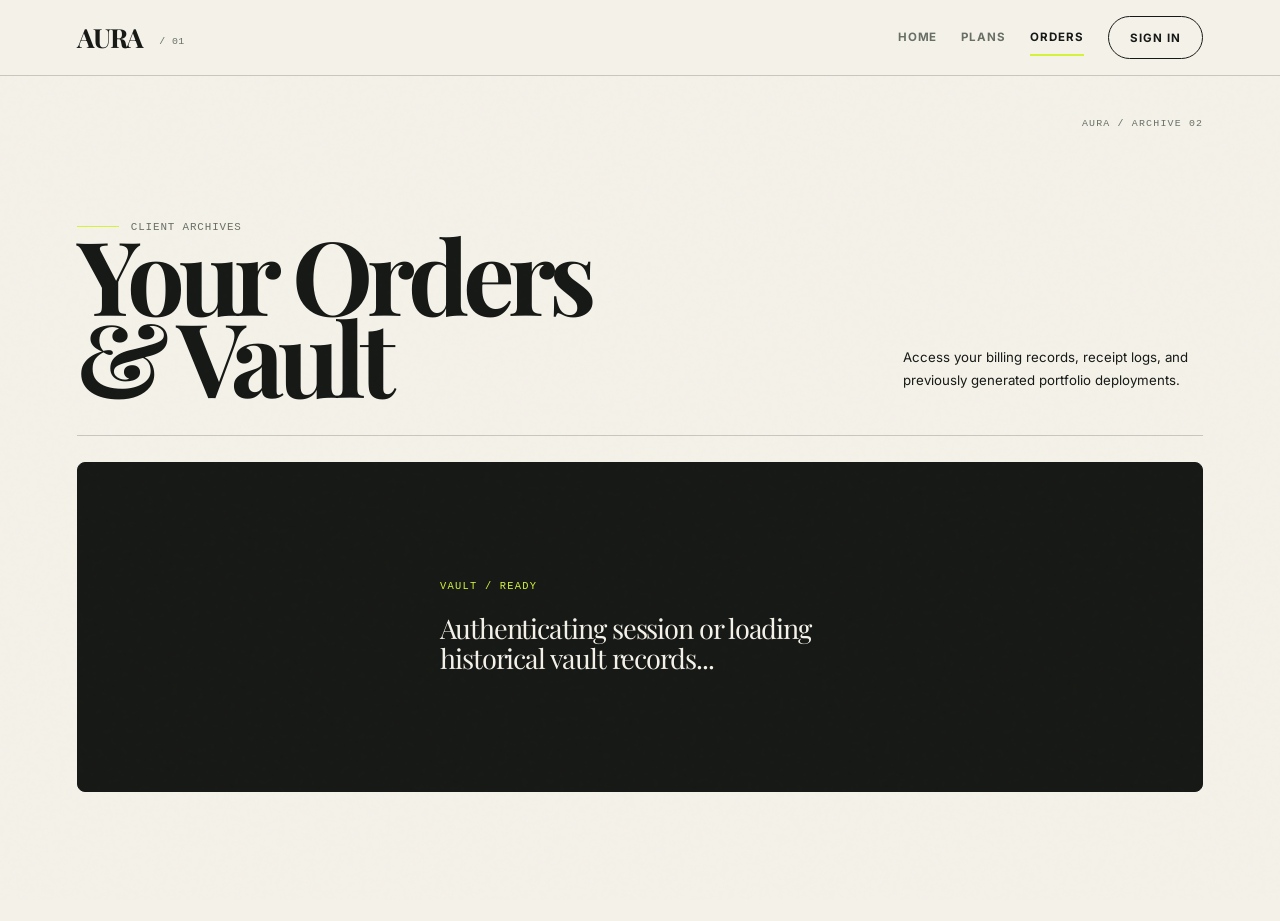
==== commit c8392f3b: "Add files via upload" ====
--- a/orders.html
+++ b/orders.html
@@ -52,12 +52,6 @@
             <p>Access your billing records, receipt logs, and previously generated portfolio deployments.</p>
         </div>
 
-        <div class="orders-overview" aria-label="Vault overview">
-            <span>SECURE ARCHIVE / 01</span>
-            <span>PAYMENTS · EXPORTS · DEPLOYMENTS</span>
-            <span>2026 / AURA SYSTEM</span>
-        </div>
-
         <div class="orders-container">
             <div id="orders-list" class="orders-grid">
                 <div class="order-empty-state">
@@ -100,9 +94,9 @@
 
     <!-- Auth Modal Container -->
     <div id="auth-modal" class="modal hidden">
-        <div class="modal-content">
+       <div class="modal-content">
             <span class="close" id="close-auth">&times;</span>
-            <span class="sub-heading">Vault access</span>
+            <span class="sub-heading">Account access</span>
             <h2 id="auth-title">Sign In</h2>
             <div class="form-group">
                 <label>Email</label>
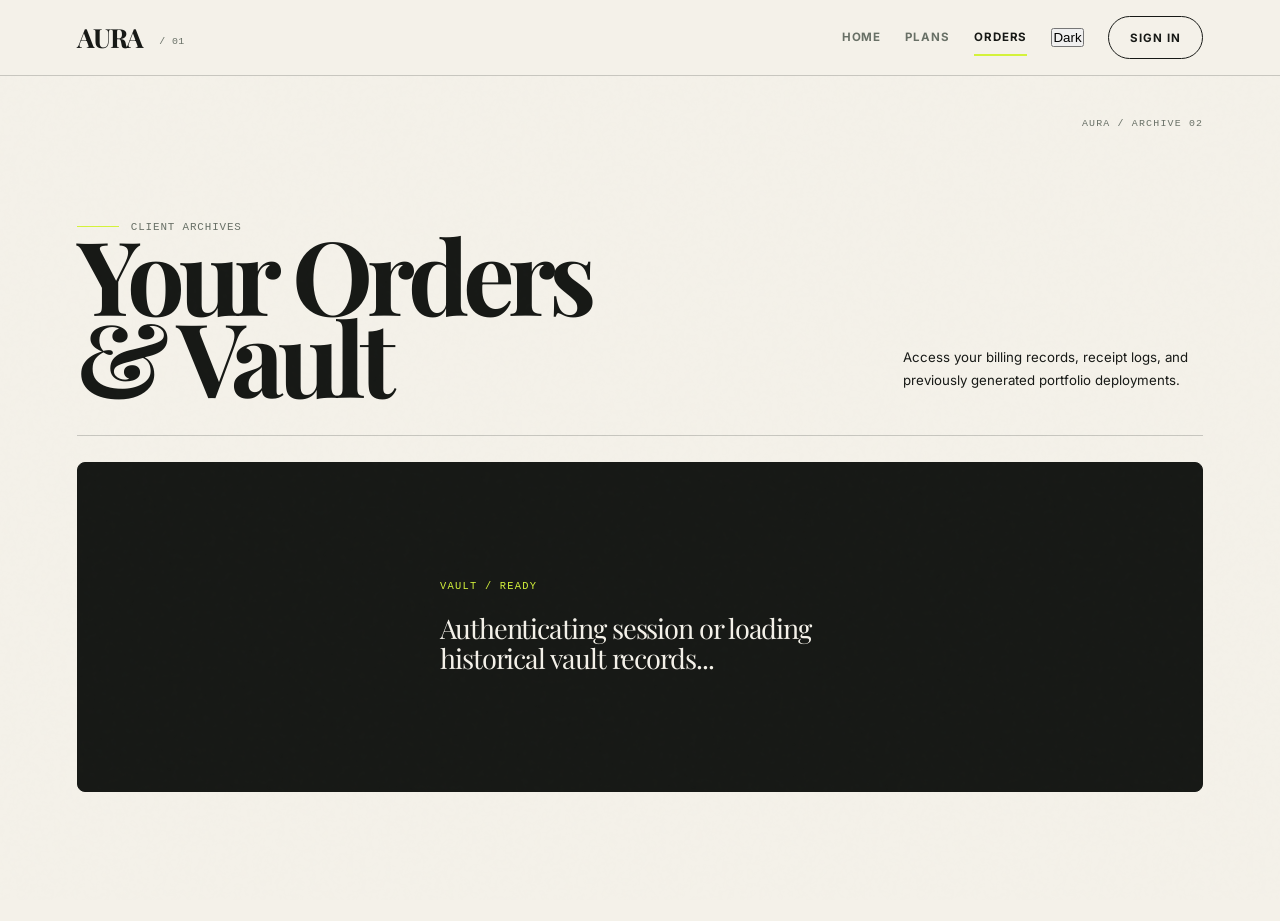
==== commit 84df05cb: "Add files via upload" ====
--- a/orders.html
+++ b/orders.html
@@ -8,6 +8,15 @@
     <link rel="preconnect" href="https://fonts.gstatic.com" crossorigin>
     <link href="https://fonts.googleapis.com/css2?family=Inter:wght@300;400;500;700&family=Playfair+Display:ital,wght@0,400;0,600;0,700;1,400&display=swap" rel="stylesheet">
     <link rel="stylesheet" href="style.css">
+    <script>
+    // Global Theme Initialization to prevent flash of wrong theme
+    (function() {
+        const currentTheme = localStorage.getItem('aura_theme');
+        if (currentTheme === 'dark') {
+            document.documentElement.classList.add('dark-theme'); // Adding to html element ensures instant application
+        }
+    })();
+</script>
 </head>
 <body class="orders-page">
     <div id="toast-container"></div>
@@ -18,6 +27,8 @@
             <a href="index.html">Home</a>
             <a href="plans.html">Plans</a>
             <a href="orders.html">Orders</a>
+            <button id="theme-toggle" class="theme-toggle-btn">Dark</button>
+
             
             <!-- Auth Container inside Nav -->
             <div id="auth-container" style="position: relative; display: inline-block;">
--- a/style.css
+++ b/style.css
@@ -20,6 +20,30 @@
   --font-body: "Inter", sans-serif;
 }
 
+
+
+/* High-contrast, crystal-clear dark mode */
+html.dark-theme {
+  --bg-primary: #14150f;
+  --bg-secondary: #1c1e16;
+  --bg-card: #21231a;
+  --accent-warm: #f4f1e9;
+  --accent-warm-hover: #d8d9cc;
+  --text-main-dark: #171916;
+  --text-main: #f4f1e9;
+  --text-muted: #687066;
+  --border-color: rgba(244, 241, 233, 0.12);
+  --radius: 18px;
+  --radius-sm: 999px;
+  --lime: #d4f23b;
+  --coral: #ef6f5f;
+  --shadow: 0 24px 70px rgba(0, 0, 0, 0.45);
+  --font-heading: "Playfair Display", Georgia, serif;
+  --font-body: "Inter", sans-serif;
+}
+
+
+
 * {
   box-sizing: border-box;
   margin: 0;
@@ -33,6 +57,7 @@
   font-family: var(--font-body);
   line-height: 1.6;
   overflow-x: hidden;
+  transition: background-color 0.3s ease, color 0.3s ease;
 }
 
 /* Background grain overlay */
@@ -46,6 +71,19 @@
   background-image: url("data:image/svg+xml,%3Csvg viewBox='0 0 180 180' xmlns='http://www.w3.org/2000/svg'%3E%3Cfilter id='n'%3E%3CfeTurbulence type='fractalNoise' baseFrequency='.8' numOctaves='4' stitchTiles='stitch'/%3E%3C/filter%3E%3Crect width='100%25' height='100%25' filter='url(%23n)' opacity='.08'/%3E%3C/svg%3E");
 }
 
+/* Force form inputs & dropdowns to respect dark mode nicely */
+html.dark-theme input, 
+html.dark-theme select, 
+html.dark-theme textarea {
+  background-color: #171b16 !important;
+  color: #f8faf5 !important;
+  border-color: rgba(255, 255, 255, 0.25) !important;
+}
+
+html.dark-theme input::placeholder, 
+html.dark-theme textarea::placeholder {
+  color: #8c9687 !important;
+}
 h1,
 h2,
 h3,
@@ -400,7 +438,7 @@
   left: 0;
   width: 100%;
   height: 5px;
-  background: var(--text-main);
+  background: var(--accent-warm);
   transform: scaleX(0);
   transform-origin: left;
   transition: transform 0.35s ease;
@@ -419,7 +457,7 @@
 }
 
 .pricing-card.featured {
-  background: var(--text-main);
+  background: var(-);
   border-color: var(--text-main);
   color: var(--bg-primary);
   transform: translateY(-14px);
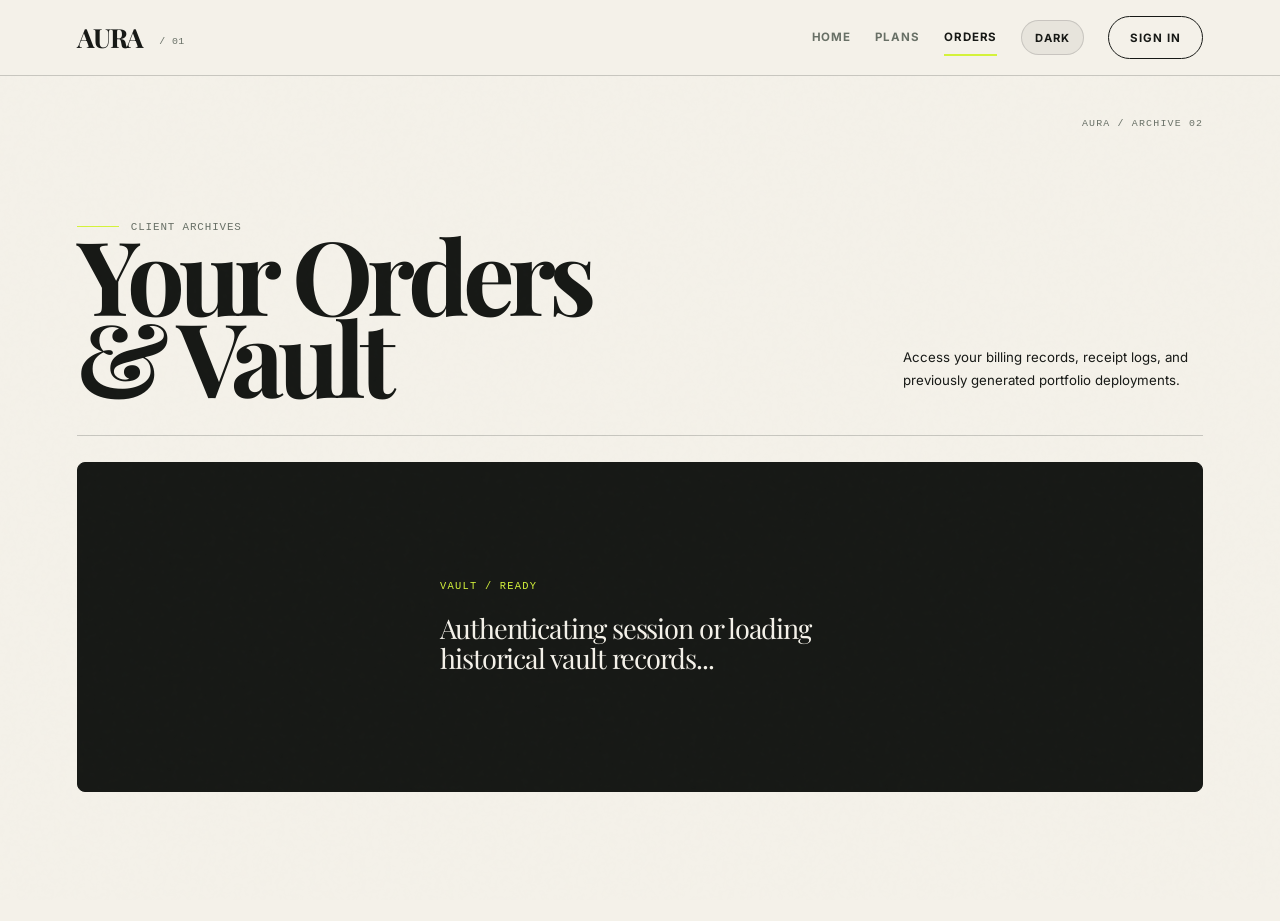
==== commit c46f3ea2: "Add files via upload" ====
--- a/orders.html
+++ b/orders.html
@@ -7,7 +7,7 @@
     <link rel="preconnect" href="https://fonts.googleapis.com">
     <link rel="preconnect" href="https://fonts.gstatic.com" crossorigin>
     <link href="https://fonts.googleapis.com/css2?family=Inter:wght@300;400;500;700&family=Playfair+Display:ital,wght@0,400;0,600;0,700;1,400&display=swap" rel="stylesheet">
-    <link rel="stylesheet" href="style.css">
+    <link rel="stylesheet" href="style.css?v=20260909-theme-2">
     <script>
     // Global Theme Initialization to prevent flash of wrong theme
     (function() {
@@ -27,7 +27,7 @@
             <a href="index.html">Home</a>
             <a href="plans.html">Plans</a>
             <a href="orders.html">Orders</a>
-            <button id="theme-toggle" class="theme-toggle-btn">Dark</button>
+            <button id="theme-toggle" class="theme-toggle-btn" type="button" aria-label="Switch to dark mode" aria-pressed="false">Dark</button>
 
             
             <!-- Auth Container inside Nav -->
--- a/style.css
+++ b/style.css
@@ -20,8 +20,6 @@
   --font-body: "Inter", sans-serif;
 }
 
-
-
 /* High-contrast, crystal-clear dark mode */
 html.dark-theme {
   --bg-primary: #14150f;
@@ -31,18 +29,17 @@
   --accent-warm-hover: #d8d9cc;
   --text-main-dark: #171916;
   --text-main: #f4f1e9;
-  --text-muted: #687066;
+  --text-muted: #aab5a6;
+  --accent-ink: #101411;
   --border-color: rgba(244, 241, 233, 0.12);
   --radius: 18px;
   --radius-sm: 999px;
-  --lime: #d4f23b;
+  --lime: #c5d94a;
   --coral: #ef6f5f;
   --shadow: 0 24px 70px rgba(0, 0, 0, 0.45);
   --font-heading: "Playfair Display", Georgia, serif;
   --font-body: "Inter", sans-serif;
 }
-
-
 
 * {
   box-sizing: border-box;
@@ -57,7 +54,9 @@
   font-family: var(--font-body);
   line-height: 1.6;
   overflow-x: hidden;
-  transition: background-color 0.3s ease, color 0.3s ease;
+  transition:
+    background-color 0.3s ease,
+    color 0.3s ease;
 }
 
 /* Background grain overlay */
@@ -72,15 +71,15 @@
 }
 
 /* Force form inputs & dropdowns to respect dark mode nicely */
-html.dark-theme input, 
-html.dark-theme select, 
+html.dark-theme input,
+html.dark-theme select,
 html.dark-theme textarea {
   background-color: #171b16 !important;
   color: #f8faf5 !important;
   border-color: rgba(255, 255, 255, 0.25) !important;
 }
 
-html.dark-theme input::placeholder, 
+html.dark-theme input::placeholder,
 html.dark-theme textarea::placeholder {
   color: #8c9687 !important;
 }
@@ -261,6 +260,48 @@
 
 .navbar a:hover {
   color: var(--text-main);
+}
+
+.theme-toggle-btn {
+  display: inline-flex;
+  align-items: center;
+  justify-content: center;
+  min-height: 2.2rem;
+  padding: 0.5rem 0.8rem;
+  border: 1px solid var(--border-color);
+  border-radius: 999px;
+  background: rgba(23, 25, 22, 0.06);
+  color: var(--text-main);
+  cursor: pointer;
+  font: 700 0.7rem var(--font-body);
+  letter-spacing: 0.08em;
+  text-transform: uppercase;
+  transition:
+    background 0.25s ease,
+    border-color 0.25s ease,
+    color 0.25s ease,
+    transform 0.25s ease;
+}
+
+.theme-toggle-btn:hover {
+  background: var(--text-main);
+  border-color: var(--text-main);
+  color: var(--bg-primary);
+  transform: translateY(-1px);
+}
+
+html.dark-theme .theme-toggle-btn {
+  background: rgba(197, 217, 74, 0.12);
+  border-color: rgba(197, 217, 74, 0.72);
+  color: var(--lime);
+  box-shadow: 0 0 0 3px rgba(197, 217, 74, 0.08);
+}
+
+html.dark-theme .theme-toggle-btn:hover {
+  background: var(--lime);
+  border-color: var(--lime);
+  color: var(--accent-ink);
+  box-shadow: 0 8px 20px rgba(197, 217, 74, 0.22);
 }
 
 /* Buttons */
@@ -285,7 +326,7 @@
 
 .btn-solid {
   background: var(--lime);
-  color: var(--text-main);
+  color: var(--accent-ink, #171916);
   border: none;
   box-shadow: 0 8px 20px rgba(165, 194, 37, 0.22);
 }
@@ -457,7 +498,7 @@
 }
 
 .pricing-card.featured {
-  background: var(-);
+  background: var(--text-main);
   border-color: var(--text-main);
   color: var(--bg-primary);
   transform: translateY(-14px);
@@ -753,6 +794,85 @@
   font: 0.6rem monospace;
   opacity: 0.6;
   margin-top: 2rem;
+}
+
+.template-preview.theme-preview .preview-logo {
+  color: var(--preview-accent, currentColor);
+}
+
+.template-preview.theme-preview .preview-nav {
+  border-bottom: 1px solid
+    color-mix(in srgb, var(--preview-accent, currentColor) 45%, transparent);
+  padding-bottom: 1rem;
+}
+
+.template-preview.theme-special .preview-nav {
+  border-bottom-width: 2px;
+}
+
+.template-preview[data-theme="gallery"] {
+  border-width: 1px !important;
+  border-style: solid;
+  box-shadow: 0 18px 40px rgba(32, 32, 30, 0.2);
+}
+
+.template-preview[data-theme="gallery"] .preview-body {
+  text-align: left;
+}
+
+.template-preview[data-theme="gallery"] #prev-name {
+  font-size: clamp(3rem, 8vw, 6rem) !important;
+  line-height: 0.86;
+}
+
+.template-preview[data-theme="terminal-pro"] {
+  font-family: monospace;
+  background-image: linear-gradient(
+    rgba(69, 242, 138, 0.08) 1px,
+    transparent 1px
+  ) !important;
+  background-size: 100% 1.35rem;
+}
+
+.template-preview[data-theme="terminal-pro"] #prev-name::before {
+  content: "> ";
+  color: var(--preview-accent);
+}
+
+.template-preview[data-theme="neon-grid"] {
+  background-image:
+    linear-gradient(rgba(232, 108, 255, 0.18) 1px, transparent 1px),
+    linear-gradient(90deg, rgba(232, 108, 255, 0.18) 1px, transparent 1px) !important;
+  background-size: 2.2rem 2.2rem;
+}
+
+.template-preview[data-theme="neon-grid"] .preview-logo,
+.template-preview[data-theme="neon-grid"] #prev-name {
+  text-shadow: 0 0 18px rgba(232, 108, 255, 0.7);
+}
+
+.template-preview[data-theme="luxe"] {
+  border-width: 1px !important;
+  border-style: solid;
+  box-shadow: inset 0 0 0 1px rgba(199, 161, 90, 0.24);
+}
+
+.template-preview[data-theme="luxe"] .preview-nav,
+.template-preview[data-theme="luxe"] .preview-footer {
+  letter-spacing: 0.14em;
+  text-transform: uppercase;
+}
+
+.template-preview[data-theme="aurora"] {
+  background-image: repeating-linear-gradient(
+    0deg,
+    rgba(114, 217, 176, 0.08) 0 1px,
+    transparent 1px 6px
+  ) !important;
+}
+
+.template-preview[data-theme="aurora"] .preview-nav-links a {
+  color: var(--preview-accent);
 }
 
 /* Template Themes */
@@ -2235,3 +2355,578 @@
     animation: none;
   }
 }
+
+/* Dark theme surfaces and contrast corrections. Keep bright accents, but use deep ink on them. */
+html.dark-theme body {
+  background: var(--bg-primary);
+  color: var(--text-main);
+}
+
+html.dark-theme .navbar,
+html.dark-theme .plans-page .navbar,
+html.dark-theme .orders-page .navbar {
+  background: rgba(20, 21, 15, 0.9);
+  border-bottom-color: var(--border-color);
+}
+
+html.dark-theme .hero {
+  background:
+    radial-gradient(
+      circle at 77% 22%,
+      rgba(179, 200, 63, 0.14),
+      transparent 0 19%
+    ),
+    linear-gradient(118deg, #14150f 0 52%, #252b1d 52% 100%);
+}
+
+html.dark-theme .hero::after {
+  color: rgba(244, 241, 233, 0.06);
+}
+
+html.dark-theme .pricing-card,
+html.dark-theme .plans-page .pricing-card,
+html.dark-theme .order-card,
+html.dark-theme .orders-page .order-card {
+  background: #21231a;
+  border-color: var(--border-color);
+}
+
+html.dark-theme .pricing-card:hover,
+html.dark-theme .plans-page .pricing-card:hover,
+html.dark-theme .order-card:hover,
+html.dark-theme .orders-page .order-card:hover {
+  background: #2b3020;
+}
+
+html.dark-theme .pricing-card.featured,
+html.dark-theme .plans-page .pricing-card.featured {
+  background: var(--lime);
+  border-color: var(--lime);
+  color: var(--accent-ink);
+}
+
+html.dark-theme .pricing-card.featured h3,
+html.dark-theme .pricing-card.featured .plan-index,
+html.dark-theme .plans-page .pricing-card.featured h3,
+html.dark-theme .plans-page .pricing-card.featured .plan-index,
+html.dark-theme .plans-page .pricing-card.featured .price,
+html.dark-theme .plans-page .pricing-card.featured p,
+html.dark-theme .plans-page .pricing-card.featured li,
+html.dark-theme .plans-page .pricing-card.featured li::before {
+  color: var(--accent-ink);
+}
+
+html.dark-theme .plans-page .pricing-card.featured ul {
+  border-color: rgba(16, 20, 17, 0.25);
+}
+
+html.dark-theme .plans-page .enterprise-card {
+  background: #20251b;
+  border-color: var(--border-color);
+}
+
+html.dark-theme .plans-page .enterprise-card .btn-outline {
+  background: var(--lime);
+  border-color: var(--accent-ink);
+  color: var(--accent-ink);
+}
+
+html.dark-theme .builder-section {
+  background: #191d15;
+}
+
+html.dark-theme .builder-canvas {
+  background: #282d20;
+}
+
+html.dark-theme .builder-controls,
+html.dark-theme .modal-content,
+html.dark-theme .profile-dropdown {
+  background: #1c2018 !important;
+  border-color: var(--border-color) !important;
+  box-shadow: var(--shadow);
+}
+
+html.dark-theme input,
+html.dark-theme select,
+html.dark-theme textarea,
+html.dark-theme input:disabled {
+  background: #171b16 !important;
+  color: #f4f1e9 !important;
+  border-color: var(--border-color) !important;
+}
+
+html.dark-theme .modal {
+  background: rgba(3, 5, 3, 0.8);
+}
+
+html.dark-theme .orders-page .orders-header,
+html.dark-theme .orders-page .order-date {
+  border-color: var(--border-color);
+}
+
+html.dark-theme .plans-page {
+  --plans-line: rgba(244, 241, 233, 0.16);
+}
+
+/* Plans grid system: quiet alignment lines behind the pricing architecture. */
+.plans-page .pricing-section {
+  background-color: transparent;
+  background-image:
+    linear-gradient(rgba(23, 25, 22, 0.065) 1px, transparent 1px),
+    linear-gradient(90deg, rgba(23, 25, 22, 0.065) 1px, transparent 1px);
+  background-size: 80px 80px;
+}
+
+html.dark-theme .plans-page .pricing-section {
+  background-image:
+    linear-gradient(rgba(244, 241, 233, 0.065) 1px, transparent 1px),
+    linear-gradient(90deg, rgba(244, 241, 233, 0.065) 1px, transparent 1px);
+}
+
+@media (max-width: 520px) {
+  .plans-page .pricing-section {
+    background-size: 56px 56px;
+  }
+}
+
+html.dark-theme .orders-page {
+  --orders-line: rgba(244, 241, 233, 0.16);
+}
+
+html.dark-theme .orders-page .order-empty-state {
+  background: #21231a;
+  border-color: var(--border-color);
+  color: var(--text-main);
+}
+
+html.dark-theme .checkout-loading-step.is-active b {
+  color: var(--accent-ink);
+}
+
+/* Payment handoff is deliberately theme-neutral: keep the pre-payment screen black. */
+.checkout-is-loading .theme-toggle-btn {
+  pointer-events: none;
+  opacity: 0.45;
+}
+
+.checkout-loading {
+  background: #000 !important;
+  color: #f4f1e9;
+  background-image:
+    linear-gradient(rgba(244, 241, 233, 0.055) 1px, transparent 1px),
+    linear-gradient(90deg, rgba(244, 241, 233, 0.055) 1px, transparent 1px) !important;
+}
+
+@media (max-width: 700px) {
+  .theme-toggle-btn {
+    padding: 0.5rem 0.65rem;
+  }
+}
+
+/* Home hero: a product specimen with editorial rhythm. */
+.home-hero {
+  min-height: min(900px, 100svh);
+  display: grid;
+  grid-template-columns: minmax(0, 0.95fr) minmax(420px, 1.05fr);
+  align-items: center;
+  gap: clamp(3rem, 7vw, 8rem);
+  padding: 9.5rem 6vw 5rem;
+  background:
+    radial-gradient(
+      circle at 72% 24%,
+      rgba(212, 242, 59, 0.48),
+      transparent 0 17%
+    ),
+    linear-gradient(116deg, var(--bg-primary) 0 56%, #d9dccd 56% 100%);
+}
+
+.home-hero::after {
+  content: "A / 01";
+  right: 5vw;
+  bottom: 2rem;
+  color: rgba(23, 25, 22, 0.12);
+  font: 700 clamp(8rem, 18vw, 20rem)/0.7 var(--font-heading);
+  letter-spacing: -0.1em;
+}
+
+.home-hero .hero-content {
+  max-width: 720px;
+  z-index: 1;
+}
+
+.hero-kicker-row {
+  display: flex;
+  align-items: center;
+  justify-content: space-between;
+  gap: 1rem;
+  max-width: 560px;
+}
+
+.hero-status {
+  display: inline-flex;
+  align-items: center;
+  gap: 0.45rem;
+  color: var(--text-muted);
+  font: 0.62rem monospace;
+  letter-spacing: 0.08em;
+  text-transform: uppercase;
+  white-space: nowrap;
+}
+
+.hero-status i {
+  width: 7px;
+  height: 7px;
+  border-radius: 50%;
+  background: #5cb979;
+  box-shadow: 0 0 0 4px rgba(92, 185, 121, 0.14);
+}
+
+.home-hero h1 {
+  max-width: 8ch;
+  margin: 1.5rem 0 1.6rem;
+  font-size: clamp(4.2rem, 7.2vw, 8.2rem);
+  line-height: 0.84;
+  text-wrap: balance;
+}
+
+.home-hero p {
+  max-width: 31rem;
+  margin-bottom: 2rem;
+  color: var(--text-muted);
+  font-size: 1rem;
+}
+
+.hero-actions {
+  display: flex;
+  align-items: center;
+  gap: 1.5rem;
+}
+
+.hero-text-link {
+  color: var(--text-main);
+  font: 700 0.7rem var(--font-body);
+  letter-spacing: 0.08em;
+  text-decoration: none;
+  text-transform: uppercase;
+}
+
+.hero-text-link span {
+  display: inline-block;
+  margin-left: 0.35rem;
+  color: var(--coral);
+  font-size: 1rem;
+  transition: transform 0.25s ease;
+}
+
+.hero-text-link:hover span {
+  transform: translateY(3px);
+}
+
+.hero-details {
+  display: grid;
+  grid-template-columns: repeat(3, minmax(0, 1fr));
+  max-width: 610px;
+  margin-top: clamp(3rem, 7vw, 6rem);
+  border-top: 1px solid var(--border-color);
+}
+
+.hero-details div {
+  display: grid;
+  gap: 0.2rem;
+  padding: 1rem 1rem 0 0;
+  border-right: 1px solid var(--border-color);
+}
+
+.hero-details div:not(:first-child) {
+  padding-left: 1rem;
+}
+
+.hero-details div:last-child {
+  border-right: 0;
+}
+
+.hero-details span,
+.hero-details small {
+  color: var(--text-muted);
+  font: 0.62rem monospace;
+  letter-spacing: 0.08em;
+  text-transform: uppercase;
+}
+
+.hero-details b {
+  font: 600 1rem var(--font-heading);
+}
+
+.hero-showcase {
+  position: relative;
+  z-index: 1;
+  width: min(100%, 620px);
+  justify-self: end;
+  transform: rotate(2deg);
+  animation: showcase-in 0.9s 0.15s both cubic-bezier(0.22, 1, 0.36, 1);
+}
+
+.showcase-label,
+.showcase-note {
+  display: flex;
+  justify-content: space-between;
+  gap: 1rem;
+  color: var(--text-muted);
+  font: 0.6rem monospace;
+  letter-spacing: 0.1em;
+  text-transform: uppercase;
+}
+
+.showcase-label {
+  margin-bottom: 0.8rem;
+}
+
+.showcase-window {
+  overflow: hidden;
+  background: #151a18;
+  border: 1px solid rgba(23, 25, 22, 0.28);
+  border-radius: 10px;
+  box-shadow: 22px 28px 70px rgba(30, 34, 25, 0.23);
+}
+
+.showcase-chrome {
+  display: flex;
+  align-items: center;
+  gap: 0.38rem;
+  height: 2.5rem;
+  padding: 0 1rem;
+  background: #222823;
+  border-bottom: 1px solid rgba(244, 241, 233, 0.12);
+}
+
+.showcase-chrome span {
+  width: 8px;
+  height: 8px;
+  border-radius: 50%;
+  background: #ef6f5f;
+}
+
+.showcase-chrome span:nth-child(2) {
+  background: #d4aa47;
+}
+.showcase-chrome span:nth-child(3) {
+  background: #72b77f;
+}
+
+.showcase-chrome em {
+  margin-left: 1rem;
+  color: rgba(244, 241, 233, 0.45);
+  font: 0.6rem monospace;
+  font-style: normal;
+}
+
+.showcase-page {
+  min-height: 510px;
+  display: flex;
+  flex-direction: column;
+  justify-content: space-between;
+  padding: 2rem clamp(1.5rem, 4vw, 3.5rem) 1.5rem;
+  background:
+    radial-gradient(
+      circle at 80% 20%,
+      rgba(197, 217, 74, 0.16),
+      transparent 0 30%
+    ),
+    linear-gradient(135deg, #19211c, #0f1512);
+  color: #edf2e8;
+}
+
+.showcase-nav,
+.showcase-index {
+  display: flex;
+  justify-content: space-between;
+  gap: 1rem;
+  color: rgba(237, 242, 232, 0.58);
+  font: 0.6rem monospace;
+  letter-spacing: 0.1em;
+}
+
+.showcase-nav {
+  padding-bottom: 1rem;
+  border-bottom: 1px solid rgba(237, 242, 232, 0.2);
+}
+
+.showcase-nav strong {
+  color: #c5d94a;
+  font: 700 1.1rem var(--font-heading);
+  letter-spacing: -0.06em;
+}
+
+.showcase-copy {
+  margin: auto 0;
+  padding: 4rem 0;
+}
+
+.showcase-copy small {
+  color: #c5d94a;
+  font: 0.62rem monospace;
+  letter-spacing: 0.12em;
+  text-transform: uppercase;
+}
+
+.showcase-copy h2 {
+  max-width: 7ch;
+  margin: 1rem 0 1.3rem;
+  font-size: clamp(3.5rem, 7vw, 6.8rem);
+  line-height: 0.82;
+}
+
+.showcase-copy h2 i {
+  color: #c5d94a;
+  font-weight: 400;
+}
+
+.showcase-copy p {
+  max-width: 24rem;
+  margin-bottom: 1.5rem;
+  color: rgba(237, 242, 232, 0.65);
+  font-size: 0.85rem;
+}
+
+.showcase-copy a {
+  color: #edf2e8;
+  font: 700 0.65rem var(--font-body);
+  letter-spacing: 0.08em;
+  text-decoration: none;
+  text-transform: uppercase;
+}
+
+.showcase-index {
+  padding-top: 1rem;
+  border-top: 1px solid rgba(237, 242, 232, 0.2);
+}
+
+.showcase-note {
+  margin-top: 0.9rem;
+  color: var(--text-muted);
+}
+
+html.dark-theme .home-hero {
+  background:
+    radial-gradient(
+      circle at 72% 24%,
+      rgba(197, 217, 74, 0.16),
+      transparent 0 17%
+    ),
+    linear-gradient(116deg, var(--bg-primary) 0 56%, #252b1d 56% 100%);
+}
+
+html.dark-theme .home-hero::after {
+  color: rgba(244, 241, 233, 0.05);
+}
+
+@keyframes showcase-in {
+  from {
+    opacity: 0;
+    transform: translateY(24px) rotate(5deg);
+  }
+  to {
+    opacity: 1;
+    transform: translateY(0) rotate(2deg);
+  }
+}
+
+@media (max-width: 900px) {
+  .home-hero {
+    grid-template-columns: 1fr;
+    gap: 4rem;
+    padding-top: 9rem;
+  }
+
+  .home-hero h1 {
+    max-width: 10ch;
+  }
+
+  .hero-showcase {
+    justify-self: start;
+    width: min(100%, 680px);
+  }
+}
+
+@media (max-width: 520px) {
+  .navbar {
+    padding: 0.85rem 4vw;
+  }
+
+  .navbar nav {
+    gap: 0.42rem;
+  }
+
+  .navbar nav a {
+    font-size: 0.55rem;
+    letter-spacing: 0.03em;
+  }
+
+  .navbar #auth-btn {
+    padding: 0.65rem 0.62rem;
+    font-size: 0.55rem;
+  }
+
+  .navbar .theme-toggle-btn {
+    min-height: 2rem;
+    padding: 0.42rem 0.55rem;
+    font-size: 0.55rem;
+  }
+
+  .home-hero {
+    min-height: auto;
+    gap: 3rem;
+    padding: 8rem 5vw 3.5rem;
+  }
+
+  .hero-kicker-row {
+    align-items: flex-start;
+    flex-direction: column;
+  }
+
+  .home-hero h1 {
+    font-size: clamp(3.5rem, 17vw, 5.6rem);
+  }
+
+  .hero-actions {
+    align-items: flex-start;
+    flex-direction: column;
+    gap: 1.1rem;
+  }
+
+  .hero-details {
+    grid-template-columns: 1fr;
+  }
+
+  .hero-details div,
+  .hero-details div:not(:first-child) {
+    grid-template-columns: 2rem 1fr auto;
+    align-items: baseline;
+    padding: 0.8rem 0;
+    border-right: 0;
+    border-bottom: 1px solid var(--border-color);
+  }
+
+  .hero-details div:last-child {
+    border-bottom: 0;
+  }
+
+  .showcase-page {
+    min-height: 430px;
+    padding: 1.3rem 1.2rem 1rem;
+  }
+
+  .showcase-nav span,
+  .showcase-index span:last-child {
+    display: none;
+  }
+
+  .showcase-copy {
+    padding: 2rem 0;
+  }
+
+  .showcase-copy h2 {
+    font-size: clamp(3rem, 16vw, 5rem);
+  }
+}
